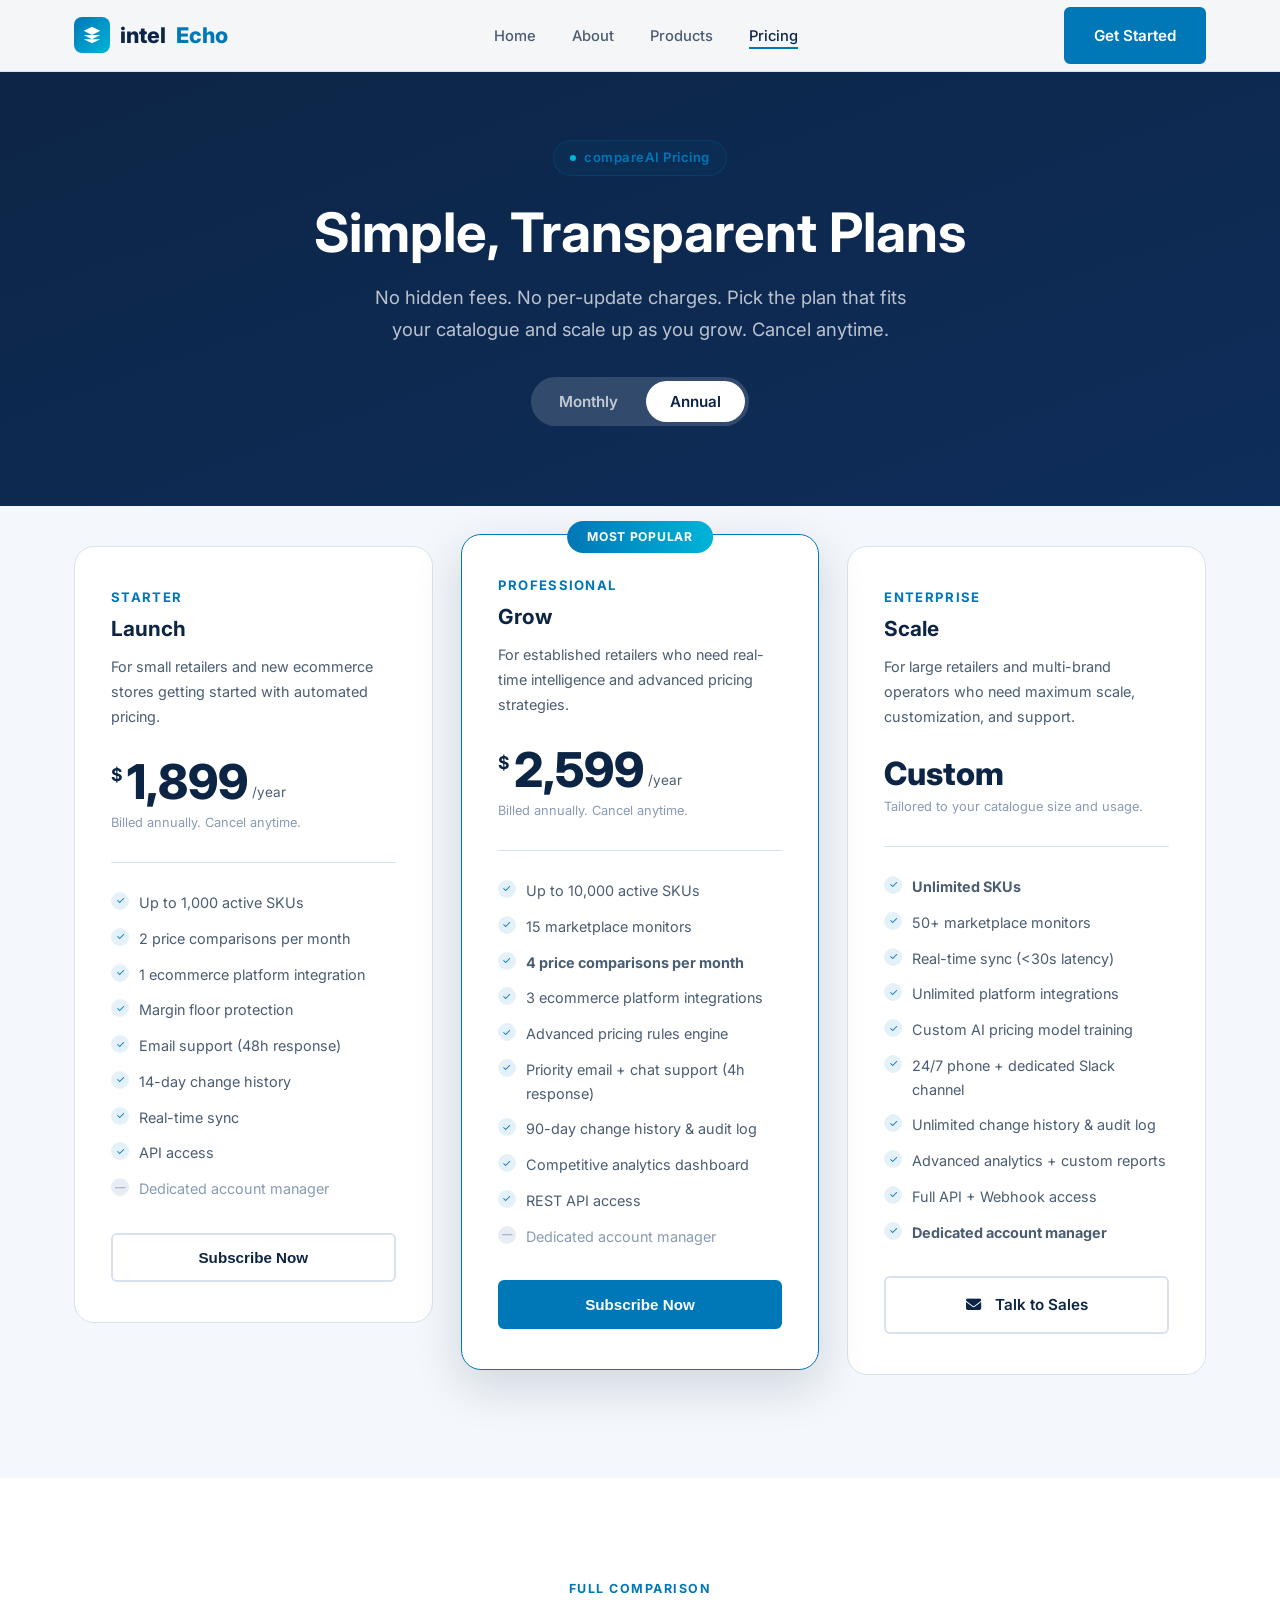
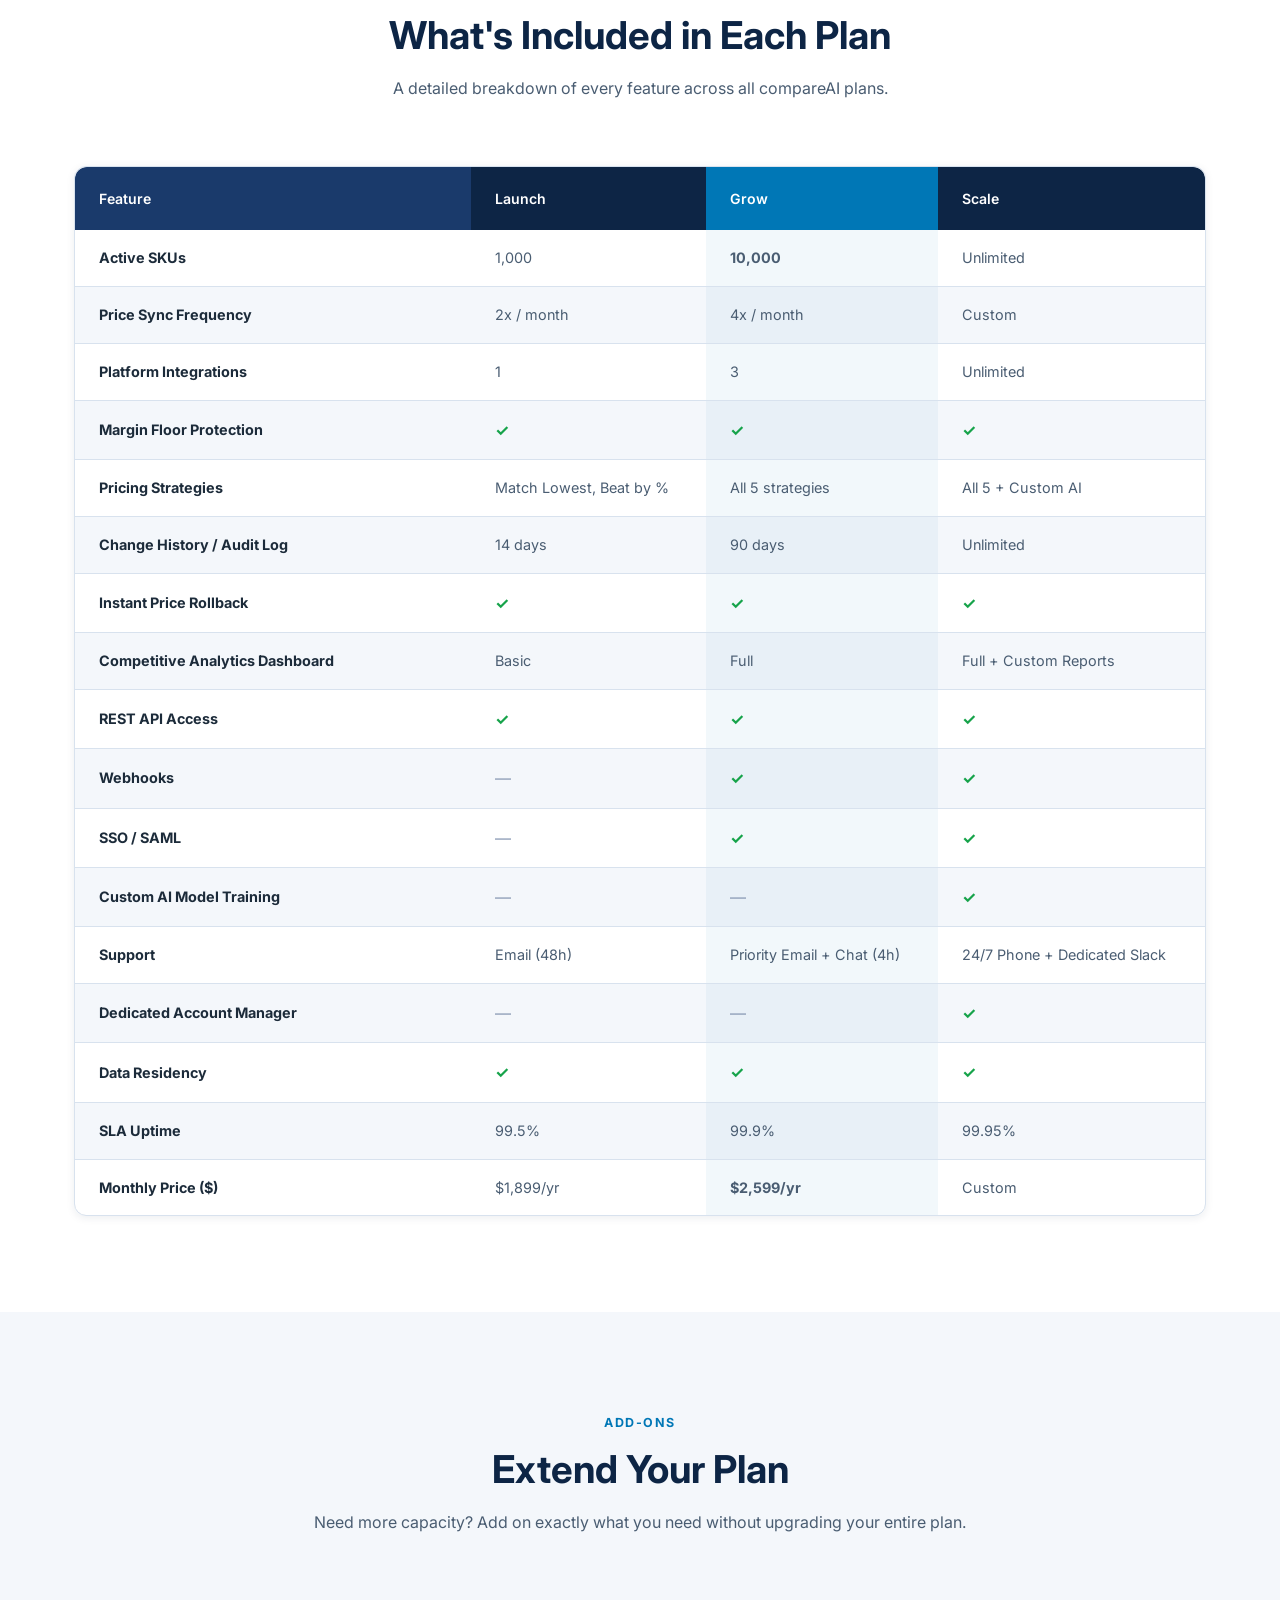
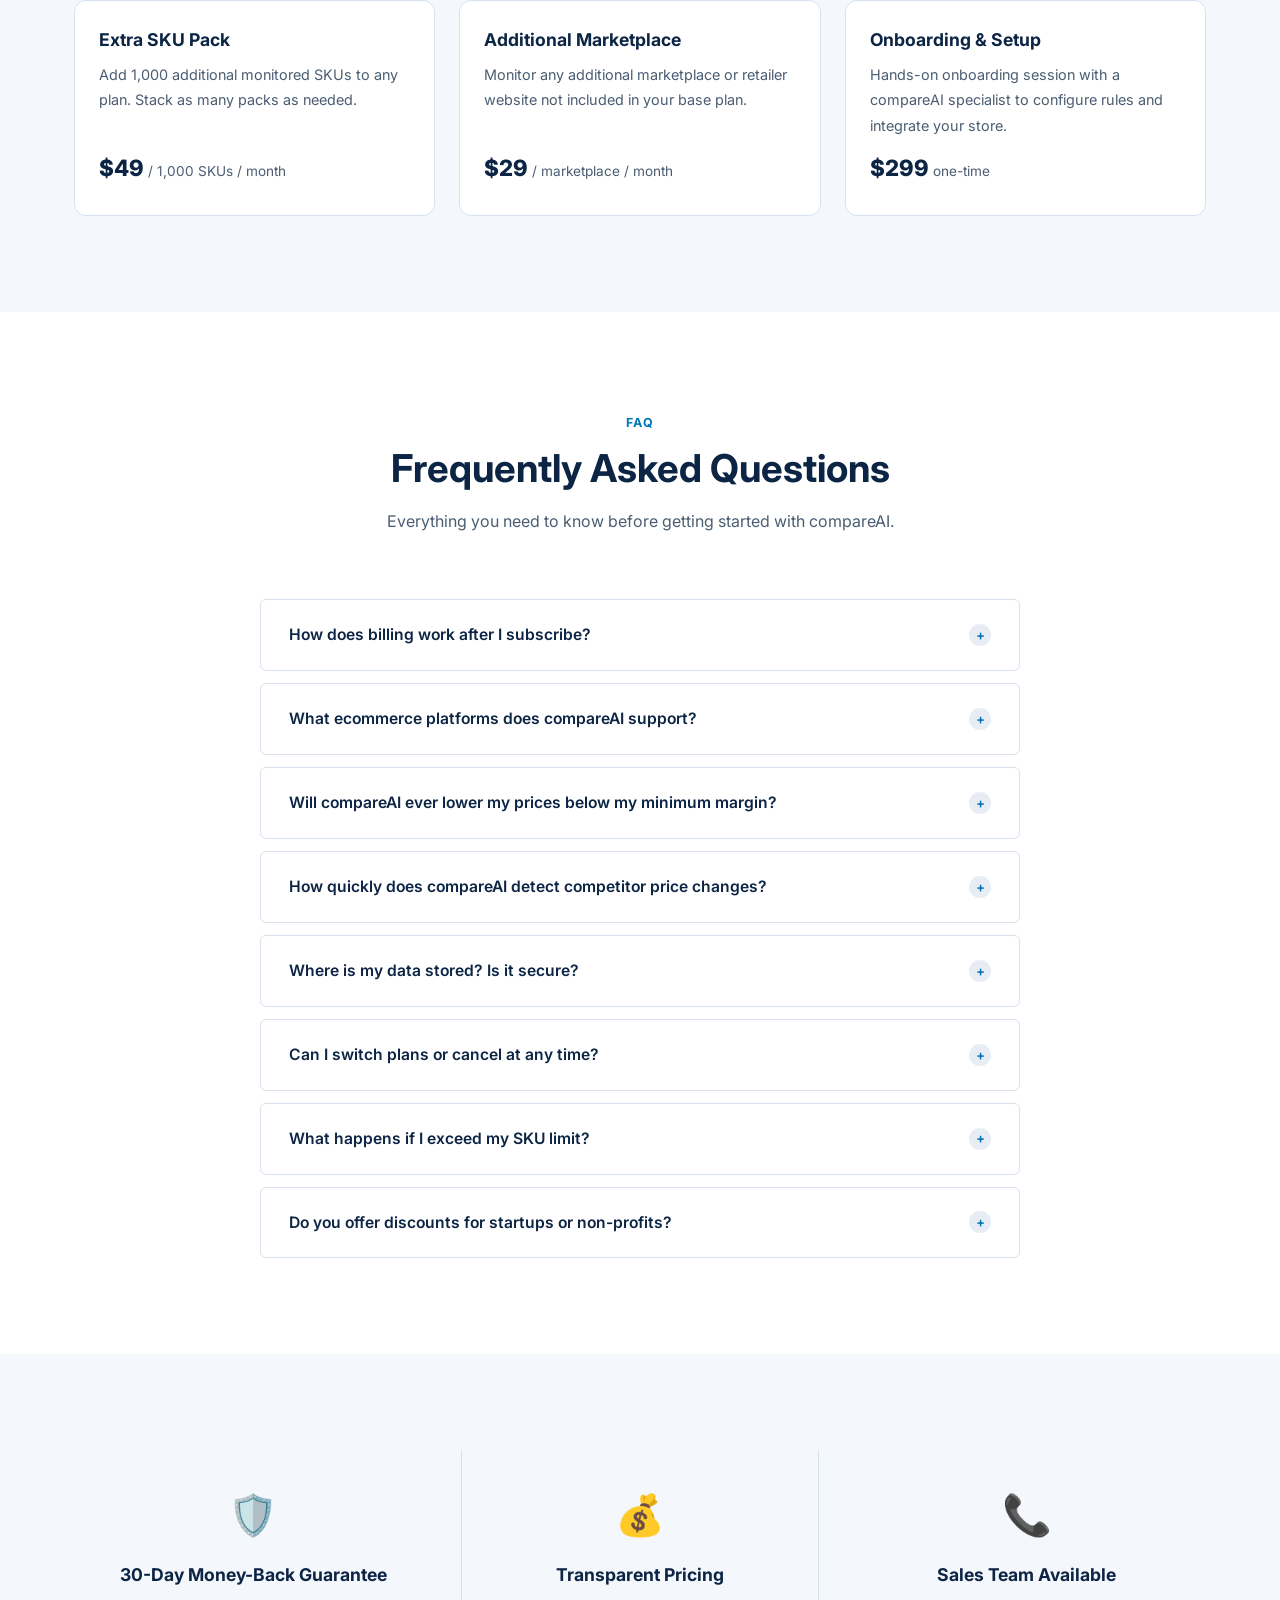
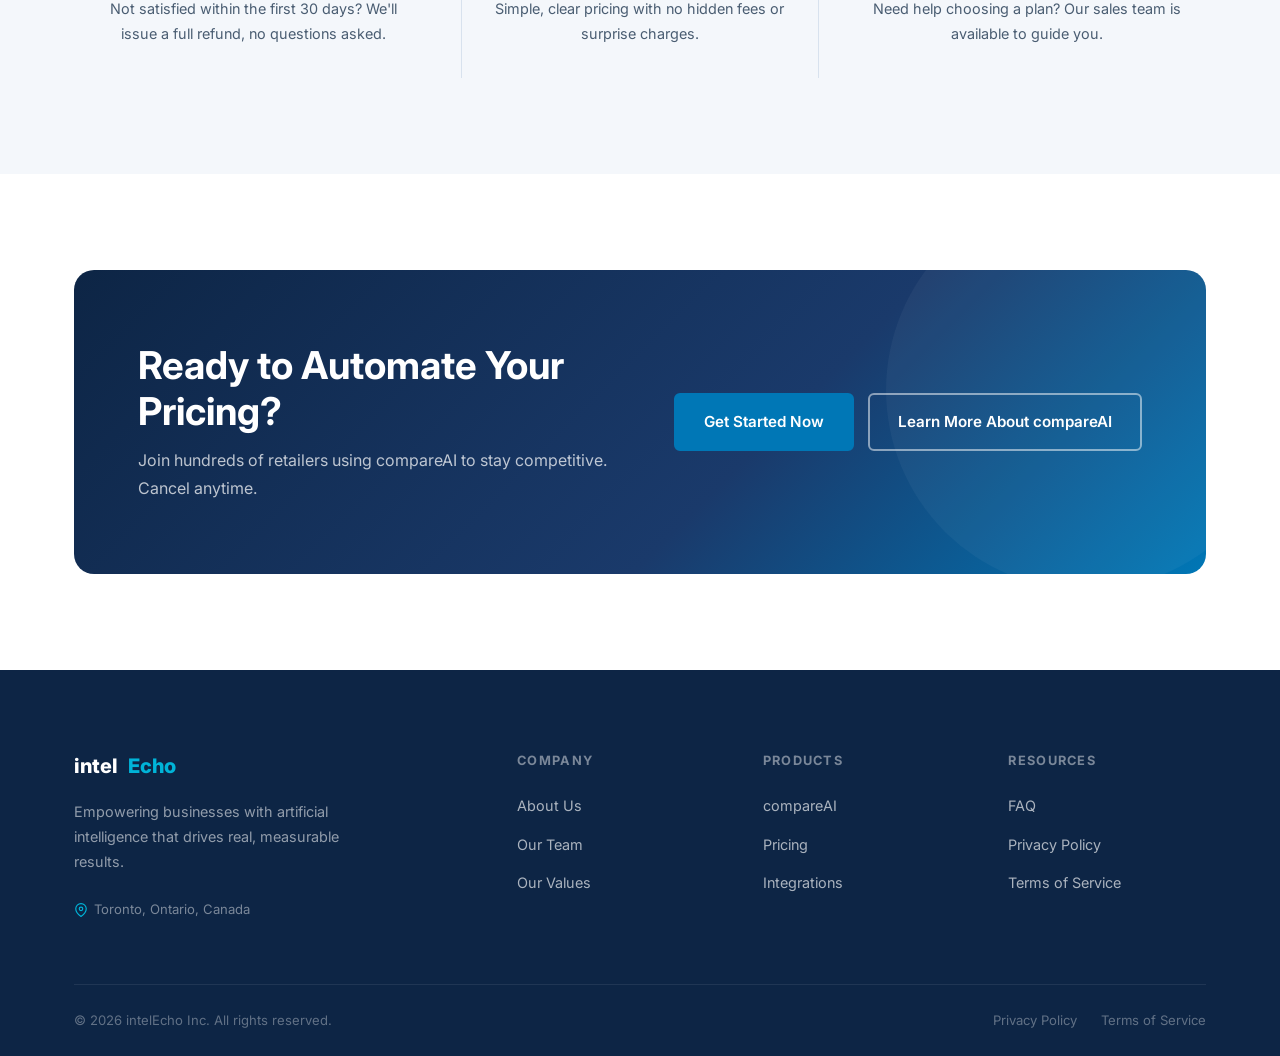
==== pricing.html @ e6f1be8e "first commit" ====
<!DOCTYPE html>
<html lang="en">
<head>
  <meta charset="UTF-8" />
  <meta name="viewport" content="width=device-width, initial-scale=1.0" />
  <title>Pricing — compareAI by intelEcho</title>
  <meta name="description" content="Simple, transparent pricing for compareAI. Choose a plan that fits your catalogue size and automation needs. Monthly and annual billing available." />
  <link rel="preconnect" href="https://fonts.googleapis.com" />
  <link rel="preconnect" href="https://fonts.gstatic.com" crossorigin />
  <link href="https://fonts.googleapis.com/css2?family=Inter:wght@400;500;600;700;800&display=swap" rel="stylesheet" />
  <link rel="stylesheet" href="https://cdn.jsdelivr.net/npm/@fortawesome/fontawesome-free@6.5.2/css/all.min.css" />
  <link rel="stylesheet" href="css/style.css" />
  <!-- Razorpay Checkout SDK -->
  <script src="https://checkout.razorpay.com/v1/checkout.js"></script>
</head>
<body>

  <!-- ======================== NAVIGATION ======================== -->
  <nav class="nav" id="navbar">
    <div class="nav__inner">
      <a href="index.html" class="nav__logo">
        <div class="nav__logo-icon">
          <svg viewBox="0 0 24 24" xmlns="http://www.w3.org/2000/svg">
            <path d="M12 2L2 7l10 5 10-5-10-5zM2 17l10 5 10-5M2 12l10 5 10-5"/>
          </svg>
        </div>
        intel<span class="accent">Echo</span>
      </a>

      <ul class="nav__links">
        <li><a href="index.html">Home</a></li>
        <li><a href="about.html">About</a></li>
        <li><a href="products.html">Products</a></li>
        <li><a href="pricing.html" class="active">Pricing</a></li>
      </ul>

      <div class="nav__cta">
        <a href="https://mail.google.com/mail/?view=cm&fs=1&to=contact@intelechoai.com&su=Getting+Started+with+intelEcho" target="_blank" rel="noopener" class="btn btn-primary">Get Started</a>
      </div>

      <div class="nav__hamburger" id="hamburger" aria-label="Open menu">
        <span></span><span></span><span></span>
      </div>
    </div>
  </nav>

  <div class="nav__mobile" id="mobileMenu">
    <a href="index.html">Home</a>
    <a href="about.html">About</a>
    <a href="products.html">Products</a>
    <a href="pricing.html">Pricing</a>
    <a href="https://mail.google.com/mail/?view=cm&fs=1&to=contact@intelechoai.com&su=Getting+Started+with+intelEcho" target="_blank" rel="noopener" class="btn btn-primary">Get Started</a>
  </div>

  <!-- ======================== PRICING HERO ======================== -->
  <section class="pricing-hero">
    <div class="container">
      <div class="hero__eyebrow" style="margin:0 auto 24px; display:inline-flex;">compareAI Pricing</div>
      <h1 style="color:var(--white); margin-bottom:16px;">Simple, Transparent Plans</h1>
      <p class="lead" style="color:rgba(255,255,255,0.72); margin:0 auto;">No hidden fees. No per-update charges. Pick the plan that fits your catalogue and scale up as you grow. Cancel anytime.</p>

      <div class="pricing-toggle" id="billingToggle">
        <span class="pricing-toggle__label" data-billing="monthly" id="toggleMonthly">Monthly</span>
        <span class="pricing-toggle__label active" data-billing="annual" id="toggleAnnual">Annual</span>
      </div>
    </div>
  </section>

  <!-- ======================== PRICING CARDS ======================== -->
<!-- ======================== PRICING CARDS ======================== -->
  <section class="section section--gray" style="padding-top: 80px;">
    <div class="container">
      <div class="pricing__grid">

        <!-- STARTER -->
        <div class="pricing-card">
          <div class="pricing-card__plan">Starter</div>
          <h3>Launch</h3>
          <p class="pricing-card__desc">For small retailers and new ecommerce stores getting started with automated pricing.</p>

          <div class="pricing-card__price">
            <div class="pricing-card__amount" id="starterPrice">
              <span class="pricing-card__currency">$</span>
              <span class="pricing-card__number">1,899</span>
              <span class="pricing-card__period">/year</span>
            </div>
            <p class="pricing-card__billing-note" id="starterNote">Billed annually. Cancel anytime.</p>
          </div>

          <ul class="pricing-card__features">
            <li class="pricing-card__feature"><span class="check">✓</span>Up to 1,000 active SKUs</li>
            <li class="pricing-card__feature"><span class="check">✓</span>2 price comparisons per month</li>
            <li class="pricing-card__feature"><span class="check">✓</span>1 ecommerce platform integration</li>
            <li class="pricing-card__feature"><span class="check">✓</span>Margin floor protection</li>
            <li class="pricing-card__feature"><span class="check">✓</span>Email support (48h response)</li>
            <li class="pricing-card__feature"><span class="check">✓</span>14-day change history</li>
            <li class="pricing-card__feature"><span class="check">✓</span>Real-time sync</li>
            <li class="pricing-card__feature"><span class="check">✓</span>API access</li>
            <li class="pricing-card__feature">
              <span class="check check--na">—</span>
              <span style="color:var(--mid-gray);">Dedicated account manager</span>
            </li>
          </ul>

          <button class="btn btn-outline-dark rzp-trigger"
            data-plan="Launch"
            data-price-monthly="22000"
            data-price-annual="189900"
            data-desc="compareAI Launch Plan — 1,000 SKUs, 2x Monthly Comparison">
            Subscribe Now
          </button>
        </div>

        <!-- PROFESSIONAL (FEATURED) -->
        <div class="pricing-card pricing-card--featured">
          <div class="pricing-card__popular">Most Popular</div>
          <div class="pricing-card__plan">Professional</div>
          <h3>Grow</h3>
          <p class="pricing-card__desc">For established retailers who need real-time intelligence and advanced pricing strategies.</p>

          <div class="pricing-card__price">
            <div class="pricing-card__amount" id="proPrice">
              <span class="pricing-card__currency">$</span>
              <span class="pricing-card__number">2,599</span>
              <span class="pricing-card__period">/year</span>
            </div>
            <p class="pricing-card__billing-note" id="proNote">Billed annually. Cancel anytime.</p>
          </div>

          <ul class="pricing-card__features">
            <li class="pricing-card__feature"><span class="check">✓</span>Up to 10,000 active SKUs</li>
            <li class="pricing-card__feature"><span class="check">✓</span>15 marketplace monitors</li>
            <li class="pricing-card__feature"><span class="check">✓</span><strong>4 price comparisons per month</strong></li>
            <li class="pricing-card__feature"><span class="check">✓</span>3 ecommerce platform integrations</li>
            <li class="pricing-card__feature"><span class="check">✓</span>Advanced pricing rules engine</li>
            <li class="pricing-card__feature"><span class="check">✓</span>Priority email + chat support (4h response)</li>
            <li class="pricing-card__feature"><span class="check">✓</span>90-day change history & audit log</li>
            <li class="pricing-card__feature"><span class="check">✓</span>Competitive analytics dashboard</li>
            <li class="pricing-card__feature"><span class="check">✓</span>REST API access</li>
            <li class="pricing-card__feature">
              <span class="check check--na">—</span>
              <span style="color:var(--mid-gray);">Dedicated account manager</span>
            </li>
          </ul>

          <button class="btn btn-primary rzp-trigger"
            data-plan="Grow"
            data-price-monthly="31000"
            data-price-annual="259900"
            data-desc="compareAI Grow Plan — 10,000 SKUs, 4x Monthly Comparison">
            Subscribe Now
          </button>
        </div>

        <!-- ENTERPRISE -->
        <div class="pricing-card">
          <div class="pricing-card__plan">Enterprise</div>
          <h3>Scale</h3>
          <p class="pricing-card__desc">For large retailers and multi-brand operators who need maximum scale, customization, and support.</p>

          <div class="pricing-card__price">
            <div class="pricing-card__amount pricing-card__enterprise">
              <span class="pricing-card__number" style="font-size:2rem;">Custom</span>
            </div>
            <p class="pricing-card__billing-note">Tailored to your catalogue size and usage.</p>
          </div>

          <ul class="pricing-card__features">
            <li class="pricing-card__feature"><span class="check">✓</span><strong>Unlimited SKUs</strong></li>
            <li class="pricing-card__feature"><span class="check">✓</span>50+ marketplace monitors</li>
            <li class="pricing-card__feature"><span class="check">✓</span>Real-time sync (&lt;30s latency)</li>
            <li class="pricing-card__feature"><span class="check">✓</span>Unlimited platform integrations</li>
            <li class="pricing-card__feature"><span class="check">✓</span>Custom AI pricing model training</li>
            <li class="pricing-card__feature"><span class="check">✓</span>24/7 phone + dedicated Slack channel</li>
            <li class="pricing-card__feature"><span class="check">✓</span>Unlimited change history & audit log</li>
            <li class="pricing-card__feature"><span class="check">✓</span>Advanced analytics + custom reports</li>
            <li class="pricing-card__feature"><span class="check">✓</span>Full API + Webhook access</li>
            <li class="pricing-card__feature"><span class="check">✓</span><strong>Dedicated account manager</strong></li>
          </ul>

          <a href="https://mail.google.com/mail/?view=cm&fs=1&to=contact@intelechoai.com&su=Enterprise+Enquiry"
            target="_blank" rel="noopener" class="btn btn-outline-dark">
            <i class="fa-solid fa-envelope" style="margin-right:6px;"></i>Talk to Sales
          </a>
        </div>

      </div>
    </div>
  </section>


  <!-- ======================== COMPARISON TABLE ======================== -->
  <section class="section">
    <div class="container">
      <div class="section__header">
        <span class="eyebrow">Full Comparison</span>
        <h2>What's Included in Each Plan</h2>
        <p>A detailed breakdown of every feature across all compareAI plans.</p>
      </div>

      <div style="overflow-x: auto; border-radius: var(--radius-md); box-shadow: var(--shadow-sm); border: 1px solid var(--border);">
        <table class="comparison-table">
          <thead>
            <tr>
              <th>Feature</th>
              <th>Launch</th>
              <th class="featured-col">Grow</th>
              <th>Scale</th>
            </tr>
          </thead>
          <tbody>
            <tr>
              <td><strong>Active SKUs</strong></td>
              <td>1,000</td>
              <td class="featured-col"><strong>10,000</strong></td>
              <td>Unlimited</td>
            </tr>
            <tr>
              <td><strong>Price Sync Frequency</strong></td>
              <td>2x / month</td>
              <td class="featured-col">4x / month</td>
              <td>Custom</td>
            </tr>
            <tr>
              <td><strong>Platform Integrations</strong></td>
              <td>1</td>
              <td class="featured-col">3</td>
              <td>Unlimited</td>
            </tr>
            <tr>
              <td><strong>Margin Floor Protection</strong></td>
              <td><span class="tick">✓</span></td>
              <td class="featured-col"><span class="tick">✓</span></td>
              <td><span class="tick">✓</span></td>
            </tr>
            <tr>
              <td><strong>Pricing Strategies</strong></td>
              <td>Match Lowest, Beat by %</td>
              <td class="featured-col">All 5 strategies</td>
              <td>All 5 + Custom AI</td>
            </tr>
            <tr>
              <td><strong>Change History / Audit Log</strong></td>
              <td>14 days</td>
              <td class="featured-col">90 days</td>
              <td>Unlimited</td>
            </tr>
            <tr>
              <td><strong>Instant Price Rollback</strong></td>
              <td><span class="tick">✓</span></td>
              <td class="featured-col"><span class="tick">✓</span></td>
              <td><span class="tick">✓</span></td>
            </tr>
            <tr>
              <td><strong>Competitive Analytics Dashboard</strong></td>
              <td>Basic</td>
              <td class="featured-col">Full</td>
              <td>Full + Custom Reports</td>
            </tr>
            <tr>
              <td><strong>REST API Access</strong></td>
              <td><span class="tick">✓</span></td>
              <td class="featured-col"><span class="tick">✓</span></td>
              <td><span class="tick">✓</span></td>
            </tr>
            <tr>
              <td><strong>Webhooks</strong></td>
              <td><span class="cross">—</span></td>
              <td class="featured-col"><span class="tick">✓</span></td>
              <td><span class="tick">✓</span></td>
            </tr>
            <tr>
              <td><strong>SSO / SAML</strong></td>
              <td><span class="cross">—</span></td>
              <td class="featured-col"><span class="tick">✓</span></td>
              <td><span class="tick">✓</span></td>
            </tr>
            <tr>
              <td><strong>Custom AI Model Training</strong></td>
              <td><span class="cross">—</span></td>
              <td class="featured-col"><span class="cross">—</span></td>
              <td><span class="tick">✓</span></td>
            </tr>
            <tr>
              <td><strong>Support</strong></td>
              <td>Email (48h)</td>
              <td class="featured-col">Priority Email + Chat (4h)</td>
              <td>24/7 Phone + Dedicated Slack</td>
            </tr>
            <tr>
              <td><strong>Dedicated Account Manager</strong></td>
              <td><span class="cross">—</span></td>
              <td class="featured-col"><span class="cross">—</span></td>
              <td><span class="tick">✓</span></td>
            </tr>
            <tr>
              <td><strong>Data Residency</strong></td>
              <td><span class="tick">✓</span></td>
              <td class="featured-col"><span class="tick">✓</span></td>
              <td><span class="tick">✓</span></td>
            </tr>
            <tr>
              <td><strong>SLA Uptime</strong></td>
              <td>99.5%</td>
              <td class="featured-col">99.9%</td>
              <td>99.95%</td>
            </tr>
            <tr>
              <td><strong>Monthly Price ($)</strong></td>
              <td>$1,899/yr</td>
              <td class="featured-col"><strong>$2,599/yr</strong></td>
              <td>Custom</td>
            </tr>
          </tbody>
        </table>
      </div>
    </div>
  </section>

  <!-- ======================== ADD-ONS ======================== -->
  <section class="section section--gray">
    <div class="container">
      <div class="section__header">
        <span class="eyebrow">Add-Ons</span>
        <h2>Extend Your Plan</h2>
        <p>Need more capacity? Add on exactly what you need without upgrading your entire plan.</p>
      </div>
      <div style="display:grid; grid-template-columns:repeat(3,1fr); gap:24px;">

        <div style="background:var(--white); border:1px solid var(--border); border-radius:var(--radius-md); padding:28px 24px; display:flex; flex-direction:column; gap:12px;">
          <h4>Extra SKU Pack</h4>
          <p style="font-size:0.9rem; flex:1;">Add 1,000 additional monitored SKUs to any plan. Stack as many packs as needed.</p>
          <div style="display:flex; align-items:baseline; gap:4px;">
            <span style="font-size:1.4rem; font-weight:800; color:var(--navy);">$49</span>
            <span style="font-size:0.85rem; color:var(--text-light);">/ 1,000 SKUs / month</span>
          </div>
        </div>

        <div style="background:var(--white); border:1px solid var(--border); border-radius:var(--radius-md); padding:28px 24px; display:flex; flex-direction:column; gap:12px;">
          <h4>Additional Marketplace</h4>
          <p style="font-size:0.9rem; flex:1;">Monitor any additional marketplace or retailer website not included in your base plan.</p>
          <div style="display:flex; align-items:baseline; gap:4px;">
            <span style="font-size:1.4rem; font-weight:800; color:var(--navy);">$29</span>
            <span style="font-size:0.85rem; color:var(--text-light);">/ marketplace / month</span>
          </div>
        </div>

        <div style="background:var(--white); border:1px solid var(--border); border-radius:var(--radius-md); padding:28px 24px; display:flex; flex-direction:column; gap:12px;">
          <h4>Onboarding & Setup</h4>
          <p style="font-size:0.9rem; flex:1;">Hands-on onboarding session with a compareAI specialist to configure rules and integrate your store.</p>
          <div style="display:flex; align-items:baseline; gap:4px;">
            <span style="font-size:1.4rem; font-weight:800; color:var(--navy);">$299</span>
            <span style="font-size:0.85rem; color:var(--text-light);">one-time</span>
          </div>
        </div>

      </div>
    </div>
  </section>

  <!-- ======================== FAQ ======================== -->
  <section class="section" id="faq">
    <div class="container">
      <div class="section__header">
        <span class="eyebrow">FAQ</span>
        <h2>Frequently Asked Questions</h2>
        <p>Everything you need to know before getting started with compareAI.</p>
      </div>

      <div class="faq__list">

        <div class="faq__item">
          <div class="faq__question">
            How does billing work after I subscribe?
            <span class="faq__icon">+</span>
          </div>
          <div class="faq__answer">
            <div class="faq__answer-inner">
              Once you subscribe, your plan is activated immediately and your card is charged at the start of each billing cycle (monthly or annual). You can upgrade, downgrade, or cancel at any time from your account dashboard. Cancellations take effect at the end of the current billing period — you will not be charged again after cancelling.
            </div>
          </div>
        </div>

        <div class="faq__item">
          <div class="faq__question">
            What ecommerce platforms does compareAI support?
            <span class="faq__icon">+</span>
          </div>
          <div class="faq__answer">
            <div class="faq__answer-inner">
              compareAI natively integrates with Shopify, WooCommerce, Magento, and BigCommerce through one-click plugins. For platforms not listed, we provide a full REST API and webhook system that allows integration with any ecommerce stack. Our technical team can also assist with custom integrations on Enterprise plans.
            </div>
          </div>
        </div>

        <div class="faq__item">
          <div class="faq__question">
            Will compareAI ever lower my prices below my minimum margin?
            <span class="faq__icon">+</span>
          </div>
          <div class="faq__answer">
            <div class="faq__answer-inner">
              Never. Margin floor protection is a foundational feature of every plan. You set minimum price thresholds — either as an absolute dollar amount or as a percentage markup over your cost — and compareAI will never breach those boundaries, regardless of what competitors do. Your margins are always protected.
            </div>
          </div>
        </div>

        <div class="faq__item">
          <div class="faq__question">
            How quickly does compareAI detect competitor price changes?
            <span class="faq__icon">+</span>
          </div>
          <div class="faq__answer">
            <div class="faq__answer-inner">
              On the Launch plan, we run 2 price comparison scans per month across your monitored platforms. On the Grow (Professional) plan, we run 4 comparison scans per month for more frequent competitive insights. Enterprise clients receive a custom scan schedule tailored to their needs.
            </div>
          </div>
        </div>

        <div class="faq__item">
          <div class="faq__question">
            Where is my data stored? Is it secure?
            <span class="faq__icon">+</span>
          </div>
          <div class="faq__answer">
            <div class="faq__answer-inner">
              Yes. All data processed and stored by compareAI resides in secure, enterprise-grade data centres. intelEcho is fully compliant with applicable privacy legislation and industry-standard security practices. We never share your data with third parties without your explicit written consent.
            </div>
          </div>
        </div>

        <div class="faq__item">
          <div class="faq__question">
            Can I switch plans or cancel at any time?
            <span class="faq__icon">+</span>
          </div>
          <div class="faq__answer">
            <div class="faq__answer-inner">
              Yes. All plans can be upgraded, downgraded, or cancelled at any time with no penalties or lock-in periods. Plans are billed annually upfront. If you cancel, you retain access until the end of your current billing period.
            </div>
          </div>
        </div>

        <div class="faq__item">
          <div class="faq__question">
            What happens if I exceed my SKU limit?
            <span class="faq__icon">+</span>
          </div>
          <div class="faq__answer">
            <div class="faq__answer-inner">
              If your catalogue grows beyond your plan's SKU limit, compareAI will notify you and pause monitoring on the oldest SKUs until you either upgrade your plan or purchase an Extra SKU Pack add-on ($49 CA per 1,000 SKUs/month). We never silently drop active monitoring without alerting you first.
            </div>
          </div>
        </div>

        <div class="faq__item">
          <div class="faq__question">
            Do you offer discounts for startups or non-profits?
            <span class="faq__icon">+</span>
          </div>
          <div class="faq__answer">
            <div class="faq__answer-inner">
              Yes. We offer a 30% startup discount for companies less than 2 years old with less than $2M in annual revenue, and a 40% non-profit discount for registered charities. Please reach out to our sales team with proof of eligibility to apply the discount to your account.
            </div>
          </div>
        </div>

      </div>
    </div>
  </section>

  <!-- ======================== GUARANTEE ======================== -->
  <section class="section section--gray">
    <div class="container">
      <div style="display:grid; grid-template-columns:1fr 1fr 1fr; gap:28px; text-align:center;">
        <div style="padding:32px 24px;">
          <div style="font-size:2.5rem; margin-bottom:16px;">🛡️</div>
          <h4 style="margin-bottom:10px;">30-Day Money-Back Guarantee</h4>
          <p style="font-size:0.9rem;">Not satisfied within the first 30 days? We'll issue a full refund, no questions asked.</p>
        </div>
        <div style="padding:32px 24px; border-left:1px solid var(--border); border-right:1px solid var(--border);">
          <div style="font-size:2.5rem; margin-bottom:16px;">💰</div>
          <h4 style="margin-bottom:10px;">Transparent Pricing</h4>
          <p style="font-size:0.9rem;">Simple, clear pricing with no hidden fees or surprise charges.</p>
        </div>
        <div style="padding:32px 24px;">
          <div style="font-size:2.5rem; margin-bottom:16px;">📞</div>
          <h4 style="margin-bottom:10px;">Sales Team Available</h4>
          <p style="font-size:0.9rem;">Need help choosing a plan? Our sales team is available to guide you.</p>
        </div>
      </div>
    </div>
  </section>

  <!-- ======================== FINAL CTA ======================== -->
  <section class="section">
    <div class="container">
      <div class="cta-banner">
        <div class="cta-banner__content">
          <h2>Ready to Automate Your Pricing?</h2>
          <p>Join hundreds of retailers using compareAI to stay competitive. Cancel anytime.</p>
        </div>
        <div class="cta-banner__actions">
          <a href="https://mail.google.com/mail/?view=cm&fs=1&to=contact@intelechoai.com&su=Getting+Started+with+intelEcho" target="_blank" rel="noopener" class="btn btn-primary">Get Started Now</a>
          <a href="products.html" class="btn btn-outline">Learn More About compareAI</a>
        </div>
      </div>
    </div>
  </section>

  <!-- ======================== FOOTER ======================== -->
  <footer class="footer">
    <div class="container">
      <div class="footer__grid">
        <div class="footer__brand">
          <div class="footer__logo">intel<span class="accent">Echo</span></div>
          <p class="footer__desc">Empowering businesses with artificial intelligence that drives real, measurable results.</p>
          <div class="footer__location">
            <svg viewBox="0 0 24 24"><path d="M21 10c0 7-9 13-9 13s-9-6-9-13a9 9 0 0 1 18 0z"/><circle cx="12" cy="10" r="3"/></svg>
            Toronto, Ontario, Canada
          </div>
        </div>
        <div>
          <p class="footer__col-title">Company</p>
          <ul class="footer__links">
            <li><a href="about.html">About Us</a></li>
            <li><a href="about.html#team">Our Team</a></li>
            <li><a href="about.html#values">Our Values</a></li>
          </ul>
        </div>
        <div>
          <p class="footer__col-title">Products</p>
          <ul class="footer__links">
            <li><a href="products.html">compareAI</a></li>
            <li><a href="pricing.html">Pricing</a></li>
            <li><a href="products.html#integrations">Integrations</a></li>
          </ul>
        </div>
        <div>
          <p class="footer__col-title">Resources</p>
          <ul class="footer__links">
            <li><a href="pricing.html#faq">FAQ</a></li>
            <li><a href="#">Privacy Policy</a></li>
            <li><a href="#">Terms of Service</a></li>
          </ul>
        </div>
      </div>
      <div class="footer__bottom">
          <p class="footer__copy">&copy; 2026 intelEcho Inc. All rights reserved.</p>
        <div class="footer__bottom-links">
          <a href="#">Privacy Policy</a>
          <a href="#">Terms of Service</a>
        </div>
      </div>
    </div>
  </footer>

  <script src="js/main.js"></script>

  <!-- ======================== BILLING TOGGLE SCRIPT ======================== -->
   
  <script>
    (function () {
      var toggleMonthly = document.getElementById('toggleMonthly');
      var toggleAnnual  = document.getElementById('toggleAnnual');

      var starterNum    = document.querySelector('#starterPrice .pricing-card__number');
      var starterPeriod = document.querySelector('#starterPrice .pricing-card__period');
      var starterNote   = document.getElementById('starterNote');

      var proNum        = document.querySelector('#proPrice .pricing-card__number');
      var proPeriod     = document.querySelector('#proPrice .pricing-card__period');
      var proNote       = document.getElementById('proNote');

      function setMonthly() {
        toggleMonthly.classList.add('active');
        toggleAnnual.classList.remove('active');

        starterNum.textContent    = '220';
        starterPeriod.textContent = '/month';
        starterNote.textContent   = 'Billed monthly. Cancel anytime.';

        proNum.textContent        = '310';
        proPeriod.textContent     = '/month';
        proNote.textContent       = 'Billed monthly. Cancel anytime.';
      }

      function setAnnual() {
        toggleAnnual.classList.add('active');
        toggleMonthly.classList.remove('active');

        starterNum.textContent    = '1,899';
        starterPeriod.textContent = '/year';
        starterNote.textContent   = 'Billed annually. Cancel anytime.';

        proNum.textContent        = '2,599';
        proPeriod.textContent     = '/year';
        proNote.textContent       = 'Billed annually. Cancel anytime.';
      }

      toggleMonthly.addEventListener('click', setMonthly);
      toggleAnnual.addEventListener('click',  setAnnual);
    }());
  </script>

  <!-- ========================================================
       RAZORPAY INTEGRATION TEMPLATE
       ========================================================
       SETUP CHECKLIST:
       1. Replace RAZORPAY_KEY_ID with your live/test key from
          https://dashboard.razorpay.com/app/keys
       2. Replace RAZORPAY_BUSINESS_NAME with your company name
       3. Replace RAZORPAY_LOGO_URL with a hosted logo URL (optional)
       4. For production: generate order_id server-side via
          POST https://api.razorpay.com/v1/orders  and pass it below.
          (Without order_id the form still works in test mode.)
       5. Replace PAYMENT_SUCCESS_URL / PAYMENT_FAILURE_URL with
          actual redirect pages on your server.
       ======================================================== -->
  <script>
    (function () {
      // ── ① FILL THESE PARAMETERS ──────────────────────────────────
      var RZP_CONFIG = {
        key:          'RAZORPAY_KEY_ID',        // e.g. 'rzp_live_XXXXXXXXXX'
        businessName: 'intelEcho Inc.',
        logoUrl:      'RAZORPAY_LOGO_URL',      // hosted image URL or '' to omit
        currency:     'INR',                    // change to 'CAD' if enabled on your account
        successUrl:   'PAYMENT_SUCCESS_URL',    // e.g. '/thank-you.html'
        failureUrl:   'PAYMENT_FAILURE_URL',    // e.g. '/payment-failed.html'
        theme:        '#0077B6'                 // matches intelEcho brand colour
      };
      // ─────────────────────────────────────────────────────────────

      // Payment modal elements
      var modal     = document.getElementById('payModal');
      var overlay   = document.getElementById('payOverlay');
      var form      = document.getElementById('payForm');
      var planLabel = document.getElementById('payPlanLabel');
      var priceLabel= document.getElementById('payPriceLabel');
      var closeBtn  = document.getElementById('payClose');

      var _currentPlan  = {};
      var _billingCycle = 'monthly';

      // Track active billing cycle from toggle
      document.querySelectorAll('.pricing-toggle__label').forEach(function (lbl) {
        lbl.addEventListener('click', function () {
          _billingCycle = lbl.getAttribute('data-billing') || 'monthly';
        });
      });

      // Open modal on any .rzp-trigger click
      document.querySelectorAll('.rzp-trigger').forEach(function (btn) {
        btn.addEventListener('click', function () {
          _currentPlan = {
            plan:  btn.getAttribute('data-plan'),
            desc:  btn.getAttribute('data-desc'),
            amount: _billingCycle === 'annual'
                      ? parseInt(btn.getAttribute('data-price-annual'),  10)
                      : parseInt(btn.getAttribute('data-price-monthly'), 10)
          };
          // Format display price (amount stored in subunits, e.g. paise or cents)
          var display = ((_currentPlan.amount / 100).toLocaleString('en-US', {
            style: 'currency', currency: RZP_CONFIG.currency
          }));
          planLabel.textContent  = _currentPlan.plan + ' Plan';
          priceLabel.textContent = display + ' / month (' + _billingCycle + ' billing)';

          modal.classList.add('open');
          overlay.classList.add('open');
          document.body.style.overflow = 'hidden';
        });
      });

      // Close modal
      function closeModal() {
        modal.classList.remove('open');
        overlay.classList.remove('open');
        document.body.style.overflow = '';
        form.reset();
      }
      if (closeBtn)   closeBtn.addEventListener('click', closeModal);
      if (overlay)    overlay.addEventListener('click', closeModal);

      // Form submit → open Razorpay checkout
      if (form) {
        form.addEventListener('submit', function (e) {
          e.preventDefault();

          var name    = document.getElementById('payName').value.trim();
          var email   = document.getElementById('payEmail').value.trim();
          var phone   = document.getElementById('payPhone').value.trim();

          var options = {
            key:         RZP_CONFIG.key,
            amount:      _currentPlan.amount,   // in smallest currency unit
            currency:    RZP_CONFIG.currency,
            name:        RZP_CONFIG.businessName,
            description: _currentPlan.desc,
            image:       RZP_CONFIG.logoUrl || undefined,

            // ── ② SERVER-SIDE ORDER ID (recommended for production) ──
            // Generate via: POST https://api.razorpay.com/v1/orders
            // Then pass the returned id here:
            // order_id: 'ORDER_ID_FROM_YOUR_SERVER',

            handler: function (response) {
              // ── ③ VERIFY PAYMENT SIGNATURE ON YOUR SERVER ────────
              // response.razorpay_payment_id
              // response.razorpay_order_id
              // response.razorpay_signature
              // Send these to your backend endpoint for verification
              // before granting access.
              // ────────────────────────────────────────────────────

              // Temporary client-side success redirect:
              window.location.href = RZP_CONFIG.successUrl
                + '?payment_id=' + encodeURIComponent(response.razorpay_payment_id)
                + '&plan='       + encodeURIComponent(_currentPlan.plan);
            },

            prefill: {
              name:    name,
              email:   email,
              contact: phone
            },

            notes: {
              plan:    _currentPlan.plan,
              billing: _billingCycle
            },

            modal: {
              ondismiss: function () {
                // User closed Razorpay checkout without paying
                // Optionally redirect or log:
                // window.location.href = RZP_CONFIG.failureUrl;
              }
            },

            theme: { color: RZP_CONFIG.theme }
          };

          closeModal();

          var rzp = new Razorpay(options);
          rzp.on('payment.failed', function (resp) {
            // resp.error contains: code, description, source, step, reason,
            //                      metadata.order_id, metadata.payment_id
            alert('Payment failed: ' + resp.error.description);
            // window.location.href = RZP_CONFIG.failureUrl;
          });
          rzp.open();
        });
      }

    }());
  </script>

  <!-- ======================== PAYMENT MODAL ======================== -->
  <div class="pay-overlay" id="payOverlay"></div>
  <div class="pay-modal" id="payModal" role="dialog" aria-modal="true" aria-labelledby="payModalTitle">
    <button class="pay-modal__close" id="payClose" aria-label="Close">
      <i class="fa-solid fa-xmark"></i>
    </button>
    <div class="pay-modal__header">
      <div class="pay-modal__logo">move<span>AI</span></div>
      <h3 id="payModalTitle">Complete Your Subscription</h3>
      <p>Enter your details to proceed to secure checkout.</p>
    </div>

    <div class="pay-modal__plan-summary">
      <div class="pay-modal__plan-row">
        <span class="pay-modal__plan-name" id="payPlanLabel">Grow Plan</span>
        <span class="pay-modal__plan-price" id="payPriceLabel">$219 / month</span>
      </div>
      <div class="pay-modal__trial-note">
        <i class="fa-solid fa-shield-halved"></i>
        30-day money-back guarantee &mdash; cancel anytime
      </div>
    </div>

    <form class="pay-modal__form" id="payForm" novalidate>
      <div class="pay-modal__field">
        <label for="payName">Full Name <span aria-hidden="true">*</span></label>
        <div class="pay-modal__input-wrap">
          <i class="fa-solid fa-user"></i>
          <input type="text" id="payName" placeholder="Jane Smith" required autocomplete="name" />
        </div>
      </div>
      <div class="pay-modal__field">
        <label for="payEmail">Work Email <span aria-hidden="true">*</span></label>
        <div class="pay-modal__input-wrap">
          <i class="fa-solid fa-envelope"></i>
          <input type="email" id="payEmail" placeholder="jane@yourcompany.com" required autocomplete="email" />
        </div>
      </div>
      <div class="pay-modal__field">
        <label for="payPhone">Phone Number <span aria-hidden="true">*</span></label>
        <div class="pay-modal__input-wrap">
          <i class="fa-solid fa-phone"></i>
          <input type="tel" id="payPhone" placeholder="+1 416 000 0000" required autocomplete="tel" />
        </div>
      </div>
      <button type="submit" class="btn btn-primary pay-modal__submit">
        <i class="fa-solid fa-lock"></i>
        Proceed to Secure Checkout
      </button>
      <p class="pay-modal__secure-note">
        <i class="fa-brands fa-razorpay"></i>
        Secured by Razorpay &nbsp;&bull;&nbsp; 256-bit SSL encryption
      </p>
    </form>
  </div>

</body>
</html>
---- css/style.css ----
/* =========================================
   moveAI — Global Stylesheet
   Professional Canadian Tech Company
   ========================================= */

/* --- Root Variables --- */
:root {
  --navy:       #0D2545;
  --navy-mid:   #1A3A6B;
  --red:        #D62828;
  --sky:        #0077B6;
  --sky-light:  #00B4D8;
  --white:      #FFFFFF;
  --off-white:  #F4F7FB;
  --light-gray: #E8EDF5;
  --mid-gray:   #8A9AB5;
  --text:       #1C2B3A;
  --text-light: #4A5D72;
  --border:     #D8E2EE;
  --shadow-sm:  0 2px 8px rgba(13, 37, 69, 0.08);
  --shadow-md:  0 6px 24px rgba(13, 37, 69, 0.12);
  --shadow-lg:  0 16px 48px rgba(13, 37, 69, 0.16);
  --radius-sm:  6px;
  --radius-md:  12px;
  --radius-lg:  20px;
  --transition: 0.25s ease;
  --font-main:  'Inter', 'Segoe UI', system-ui, sans-serif;
  --font-display: 'Inter', 'Segoe UI', system-ui, sans-serif;
}

/* --- Reset & Base --- */
*, *::before, *::after { box-sizing: border-box; margin: 0; padding: 0; }

html { scroll-behavior: smooth; font-size: 16px; }

body {
  font-family: var(--font-main);
  color: var(--text);
  background: var(--white);
  line-height: 1.65;
  -webkit-font-smoothing: antialiased;
}

img { max-width: 100%; display: block; }
a  { text-decoration: none; color: inherit; }
ul { list-style: none; }

/* --- Typography --- */
h1, h2, h3, h4, h5 {
  font-family: var(--font-display);
  line-height: 1.2;
  font-weight: 700;
  color: var(--navy);
}
h1 { font-size: clamp(2.2rem, 5vw, 3.4rem); }
h2 { font-size: clamp(1.7rem, 3.5vw, 2.4rem); }
h3 { font-size: clamp(1.2rem, 2.5vw, 1.5rem); }
h4 { font-size: 1.1rem; }
p  { color: var(--text-light); line-height: 1.75; }

.lead {
  font-size: 1.15rem;
  color: var(--text-light);
  max-width: 640px;
}

/* --- Layout Utilities --- */
.container {
  width: 100%;
  max-width: 1180px;
  margin: 0 auto;
  padding: 0 24px;
}

.section {
  padding: 96px 0;
}

.section--gray {
  background: var(--off-white);
}

.section--dark {
  background: var(--navy);
}

.section__header {
  text-align: center;
  max-width: 680px;
  margin: 0 auto 64px;
}

.section__header .eyebrow {
  display: inline-block;
  font-size: 0.78rem;
  font-weight: 700;
  letter-spacing: 0.12em;
  text-transform: uppercase;
  color: var(--sky);
  margin-bottom: 12px;
}

.section__header h2 { margin-bottom: 16px; }
.section__header p  { margin: 0 auto; }

/* --- Buttons --- */
.btn {
  display: inline-flex;
  align-items: center;
  gap: 8px;
  padding: 14px 28px;
  border-radius: var(--radius-sm);
  font-size: 0.95rem;
  font-weight: 600;
  cursor: pointer;
  border: 2px solid transparent;
  transition: all var(--transition);
  white-space: nowrap;
}

.btn-primary {
  background: var(--sky);
  color: var(--white);
  border-color: var(--sky);
}
.btn-primary:hover {
  background: #005f8e;
  border-color: #005f8e;
  transform: translateY(-1px);
  box-shadow: 0 4px 16px rgba(0, 119, 182, 0.35);
}

.btn-outline {
  background: transparent;
  color: var(--white);
  border-color: rgba(255,255,255,0.5);
}
.btn-outline:hover {
  background: rgba(255,255,255,0.1);
  border-color: var(--white);
}

.btn-outline-dark {
  background: transparent;
  color: var(--navy);
  border-color: var(--border);
}
.btn-outline-dark:hover {
  border-color: var(--sky);
  color: var(--sky);
}

.btn-red {
  background: var(--red);
  color: var(--white);
  border-color: var(--red);
}
.btn-red:hover {
  background: #b51f1f;
  border-color: #b51f1f;
  transform: translateY(-1px);
  box-shadow: 0 4px 16px rgba(214, 40, 40, 0.35);
}

/* --- Pill / Badge --- */
.badge {
  display: inline-block;
  padding: 4px 12px;
  border-radius: 100px;
  font-size: 0.78rem;
  font-weight: 600;
  letter-spacing: 0.04em;
}

.badge--sky   { background: rgba(0,180,216,0.12); color: var(--sky); }
.badge--red   { background: rgba(214,40,40,0.10); color: var(--red); }
.badge--navy  { background: rgba(13,37,69,0.08);  color: var(--navy); }

/* =========================================
   NAVIGATION
   ========================================= */
.nav {
  position: fixed;
  top: 0;
  left: 0;
  right: 0;
  z-index: 1000;
  height: 72px;
  display: flex;
  align-items: center;
  background: rgba(255,255,255,0.96);
  backdrop-filter: blur(12px);
  border-bottom: 1px solid var(--border);
  transition: box-shadow var(--transition);
}

.nav.scrolled {
  box-shadow: var(--shadow-md);
}

.nav__inner {
  display: flex;
  align-items: center;
  justify-content: space-between;
  width: 100%;
  max-width: 1180px;
  margin: 0 auto;
  padding: 0 24px;
}

.nav__logo {
  display: flex;
  align-items: center;
  gap: 10px;
  font-size: 1.35rem;
  font-weight: 800;
  color: var(--navy);
}

.nav__logo-icon {
  width: 36px;
  height: 36px;
  background: linear-gradient(135deg, var(--sky) 0%, var(--sky-light) 100%);
  border-radius: 8px;
  display: flex;
  align-items: center;
  justify-content: center;
}

.nav__logo-icon svg {
  width: 20px;
  height: 20px;
  fill: white;
}

.nav__logo span.accent { color: var(--sky); }

.nav__links {
  display: flex;
  align-items: center;
  gap: 36px;
}

.nav__links a {
  font-size: 0.92rem;
  font-weight: 500;
  color: var(--text-light);
  transition: color var(--transition);
  position: relative;
}

.nav__links a::after {
  content: '';
  position: absolute;
  bottom: -4px;
  left: 0;
  width: 0;
  height: 2px;
  background: var(--sky);
  transition: width var(--transition);
}

.nav__links a:hover,
.nav__links a.active {
  color: var(--navy);
}

.nav__links a:hover::after,
.nav__links a.active::after {
  width: 100%;
}

.nav__cta {
  display: flex;
  align-items: center;
  gap: 12px;
}

.nav__hamburger {
  display: none;
  flex-direction: column;
  gap: 5px;
  cursor: pointer;
  padding: 4px;
}

.nav__hamburger span {
  display: block;
  width: 24px;
  height: 2px;
  background: var(--navy);
  border-radius: 2px;
  transition: all var(--transition);
}

/* Mobile Nav */
.nav__mobile {
  display: none;
  position: fixed;
  top: 72px;
  left: 0;
  right: 0;
  background: var(--white);
  border-bottom: 1px solid var(--border);
  padding: 24px;
  box-shadow: var(--shadow-md);
  z-index: 999;
  flex-direction: column;
  gap: 0;
}

.nav__mobile.open { display: flex; }

.nav__mobile a {
  display: block;
  padding: 14px 0;
  font-size: 1rem;
  font-weight: 500;
  color: var(--text);
  border-bottom: 1px solid var(--light-gray);
  transition: color var(--transition);
}

.nav__mobile a:hover { color: var(--sky); }
.nav__mobile .btn { margin-top: 20px; width: 100%; justify-content: center; }

/* =========================================
   HERO — HOME
   ========================================= */
.hero {
  padding: 160px 0 96px;
  background: linear-gradient(160deg, #f4f7fb 0%, #e8f0f9 50%, #d6e6f5 100%);
  position: relative;
  overflow: hidden;
}

.hero::before {
  content: '';
  position: absolute;
  top: -200px;
  right: -200px;
  width: 700px;
  height: 700px;
  border-radius: 50%;
  background: radial-gradient(circle, rgba(0,180,216,0.08) 0%, transparent 70%);
  pointer-events: none;
}

.hero::after {
  content: '';
  position: absolute;
  bottom: -100px;
  left: -100px;
  width: 500px;
  height: 500px;
  border-radius: 50%;
  background: radial-gradient(circle, rgba(0,119,182,0.06) 0%, transparent 70%);
  pointer-events: none;
}

.hero__inner {
  display: grid;
  grid-template-columns: 1fr 1fr;
  gap: 64px;
  align-items: center;
}

.hero__eyebrow {
  display: inline-flex;
  align-items: center;
  gap: 8px;
  background: rgba(0,119,182,0.08);
  border: 1px solid rgba(0,119,182,0.18);
  padding: 6px 16px;
  border-radius: 100px;
  font-size: 0.82rem;
  font-weight: 600;
  color: var(--sky);
  margin-bottom: 24px;
  letter-spacing: 0.04em;
}

.hero__eyebrow::before {
  content: '';
  width: 6px;
  height: 6px;
  background: var(--sky-light);
  border-radius: 50%;
}

.hero h1 {
  margin-bottom: 20px;
  color: var(--navy);
}

.hero h1 .highlight {
  color: var(--sky);
  position: relative;
}

.hero p.lead {
  margin-bottom: 36px;
}

.hero__actions {
  display: flex;
  gap: 16px;
  flex-wrap: wrap;
}

.hero__metrics {
  display: flex;
  gap: 32px;
  margin-top: 48px;
  padding-top: 32px;
  border-top: 1px solid var(--border);
}

.hero__metric-value {
  font-size: 1.6rem;
  font-weight: 800;
  color: var(--navy);
}

.hero__metric-label {
  font-size: 0.82rem;
  color: var(--text-light);
  margin-top: 2px;
}

.hero__visual {
  position: relative;
}

.hero__card {
  background: var(--white);
  border-radius: var(--radius-md);
  box-shadow: var(--shadow-lg);
  padding: 32px;
  border: 1px solid var(--border);
}

.hero__card-header {
  display: flex;
  align-items: center;
  justify-content: space-between;
  margin-bottom: 24px;
}

.hero__card-title {
  font-size: 0.85rem;
  font-weight: 600;
  color: var(--text-light);
  text-transform: uppercase;
  letter-spacing: 0.08em;
}

.hero__chart-bars {
  display: flex;
  gap: 8px;
  align-items: flex-end;
  height: 120px;
  margin-bottom: 20px;
}

.hero__bar {
  flex: 1;
  border-radius: 4px 4px 0 0;
  transition: opacity var(--transition);
}

.hero__bar:nth-child(1) { height: 45%; background: var(--light-gray); }
.hero__bar:nth-child(2) { height: 65%; background: var(--light-gray); }
.hero__bar:nth-child(3) { height: 50%; background: var(--light-gray); }
.hero__bar:nth-child(4) { height: 80%; background: var(--sky-light); }
.hero__bar:nth-child(5) { height: 95%; background: var(--sky); }
.hero__bar:nth-child(6) { height: 72%; background: var(--sky); }
.hero__bar:nth-child(7) { height: 88%; background: var(--sky); }

.hero__card-stat {
  display: flex;
  align-items: center;
  justify-content: space-between;
  padding: 12px 0;
  border-top: 1px solid var(--light-gray);
}

.hero__card-stat:first-of-type { border-top: none; }

.hero__stat-label { font-size: 0.88rem; color: var(--text-light); }
.hero__stat-value { font-size: 0.95rem; font-weight: 700; color: var(--navy); }
.hero__stat-change { font-size: 0.8rem; font-weight: 600; color: #16a34a; }

.floating-tag {
  position: absolute;
  background: var(--white);
  border-radius: var(--radius-sm);
  box-shadow: var(--shadow-md);
  padding: 10px 16px;
  font-size: 0.82rem;
  font-weight: 600;
  color: var(--navy);
  display: flex;
  align-items: center;
  gap: 8px;
  border: 1px solid var(--border);
}

.floating-tag--tl { top: -20px; left: -20px; }
.floating-tag--br { bottom: -16px; right: -16px; }
.floating-tag .dot { width: 8px; height: 8px; border-radius: 50%; background: #16a34a; }

/* =========================================
   TRUST BAR
   ========================================= */
.trustbar {
  padding: 48px 0;
  border-top: 1px solid var(--border);
  border-bottom: 1px solid var(--border);
  background: var(--white);
}

.trustbar__label {
  text-align: center;
  font-size: 0.8rem;
  font-weight: 600;
  letter-spacing: 0.1em;
  text-transform: uppercase;
  color: var(--mid-gray);
  margin-bottom: 28px;
}

.trustbar__logos {
  display: flex;
  align-items: center;
  justify-content: center;
  gap: 48px;
  flex-wrap: wrap;
}

.trustbar__logo-item {
  font-size: 1.05rem;
  font-weight: 700;
  color: var(--light-gray);
  letter-spacing: -0.02em;
  filter: grayscale(1);
  opacity: 0.45;
  transition: opacity var(--transition);
}

.trustbar__logo-item:hover { opacity: 0.7; }

/* =========================================
   FEATURE CARDS
   ========================================= */
.features__grid {
  display: grid;
  grid-template-columns: repeat(3, 1fr);
  gap: 28px;
}

.feature-card {
  background: var(--white);
  border: 1px solid var(--border);
  border-radius: var(--radius-md);
  padding: 36px 28px;
  transition: all var(--transition);
}

.feature-card:hover {
  border-color: var(--sky);
  box-shadow: var(--shadow-md);
  transform: translateY(-3px);
}

.feature-card__icon {
  width: 52px;
  height: 52px;
  border-radius: var(--radius-sm);
  background: rgba(0,119,182,0.08);
  display: flex;
  align-items: center;
  justify-content: center;
  margin-bottom: 20px;
}

.feature-card__icon svg {
  width: 26px;
  height: 26px;
  stroke: var(--sky);
  fill: none;
  stroke-width: 1.75;
  stroke-linecap: round;
  stroke-linejoin: round;
}

.feature-card h3 { margin-bottom: 10px; }
.feature-card p  { font-size: 0.92rem; }

/* =========================================
   PRODUCT SHOWCASE (COMPAREAI)
   ========================================= */
.product-hero {
  padding: 160px 0 96px;
  background: linear-gradient(160deg, var(--navy) 0%, var(--navy-mid) 100%);
  position: relative;
  overflow: hidden;
}

.product-hero::before {
  content: '';
  position: absolute;
  top: 0; left: 0; right: 0; bottom: 0;
  background: url("data:image/svg+xml,%3Csvg width='60' height='60' viewBox='0 0 60 60' xmlns='http://www.w3.org/2000/svg'%3E%3Cg fill='none' fill-rule='evenodd'%3E%3Cg fill='%23ffffff' fill-opacity='0.02'%3E%3Cpath d='M36 34v-4h-2v4h-4v2h4v4h2v-4h4v-2h-4zm0-30V0h-2v4h-4v2h4v4h2V6h4V4h-4zM6 34v-4H4v4H0v2h4v4h2v-4h4v-2H6zM6 4V0H4v4H0v2h4v4h2V6h4V4H6z'/%3E%3C/g%3E%3C/g%3E%3C/svg%3E");
  pointer-events: none;
}

.product-hero__inner {
  display: grid;
  grid-template-columns: 1fr 1fr;
  gap: 72px;
  align-items: center;
  position: relative;
}

.product-hero .hero__eyebrow {
  background: rgba(0,180,216,0.12);
  border-color: rgba(0,180,216,0.25);
  color: var(--sky-light);
}

.product-hero h1 { color: var(--white); }
.product-hero p.lead { color: rgba(255,255,255,0.75); }

.product-hero__visual {
  position: relative;
}

.compare-widget {
  background: var(--white);
  border-radius: var(--radius-md);
  box-shadow: var(--shadow-lg);
  overflow: hidden;
}

.compare-widget__header {
  background: var(--navy);
  padding: 16px 24px;
  display: flex;
  align-items: center;
  gap: 8px;
}

.compare-widget__dot {
  width: 10px;
  height: 10px;
  border-radius: 50%;
}

.compare-widget__dot:nth-child(1) { background: #ff5f57; }
.compare-widget__dot:nth-child(2) { background: #febc2e; }
.compare-widget__dot:nth-child(3) { background: #28c840; }

.compare-widget__title {
  margin-left: 8px;
  font-size: 0.82rem;
  color: rgba(255,255,255,0.5);
}

.compare-widget__body { padding: 24px; }

.compare-row {
  display: flex;
  align-items: center;
  gap: 12px;
  padding: 14px 0;
  border-bottom: 1px solid var(--light-gray);
}

.compare-row:last-child { border-bottom: none; }

.compare-row__product {
  flex: 1;
  font-size: 0.85rem;
  font-weight: 600;
  color: var(--navy);
}

.compare-row__prices {
  display: flex;
  gap: 20px;
}

.compare-row__price {
  text-align: center;
  min-width: 72px;
}

.compare-row__price .label {
  font-size: 0.72rem;
  color: var(--mid-gray);
  font-weight: 500;
  display: block;
  margin-bottom: 3px;
}

.compare-row__price .value {
  font-size: 0.95rem;
  font-weight: 700;
  color: var(--navy);
}

.compare-row__price .value.lower { color: var(--red); }
.compare-row__price .value.updated { color: #16a34a; }

.compare-row__arrow {
  color: var(--sky);
  font-size: 1rem;
}

.compare-widget__footer {
  background: var(--off-white);
  padding: 14px 24px;
  display: flex;
  align-items: center;
  justify-content: space-between;
}

.compare-widget__status {
  display: flex;
  align-items: center;
  gap: 8px;
  font-size: 0.8rem;
  font-weight: 600;
  color: #16a34a;
}

.pulse-dot {
  width: 8px;
  height: 8px;
  border-radius: 50%;
  background: #16a34a;
  position: relative;
}

.pulse-dot::after {
  content: '';
  position: absolute;
  inset: -3px;
  border-radius: 50%;
  border: 2px solid #16a34a;
  animation: pulse 2s ease-out infinite;
}

@keyframes pulse {
  0%   { opacity: 1; transform: scale(1); }
  100% { opacity: 0; transform: scale(2); }
}

/* =========================================
   HOW IT WORKS
   ========================================= */
.how-it-works__steps {
  display: grid;
  grid-template-columns: repeat(4, 1fr);
  gap: 24px;
  position: relative;
}

.how-it-works__steps::before {
  content: '';
  position: absolute;
  top: 36px;
  left: 12%;
  right: 12%;
  height: 2px;
  background: linear-gradient(90deg, var(--sky-light), var(--sky));
  z-index: 0;
}

.step-card {
  text-align: center;
  padding: 36px 20px 28px;
  background: var(--white);
  border-radius: var(--radius-md);
  border: 1px solid var(--border);
  position: relative;
  z-index: 1;
  transition: all var(--transition);
}

.step-card:hover {
  box-shadow: var(--shadow-md);
  transform: translateY(-4px);
}

.step-card__number {
  width: 56px;
  height: 56px;
  border-radius: 50%;
  background: linear-gradient(135deg, var(--sky) 0%, var(--sky-light) 100%);
  color: var(--white);
  font-size: 1.15rem;
  font-weight: 800;
  display: flex;
  align-items: center;
  justify-content: center;
  margin: 0 auto 20px;
  box-shadow: 0 4px 16px rgba(0, 119, 182, 0.3);
}

.step-card h4 { margin-bottom: 10px; font-size: 1rem; }
.step-card p  { font-size: 0.88rem; }

/* =========================================
   INTEGRATIONS
   ========================================= */
.integrations__grid {
  display: grid;
  grid-template-columns: repeat(5, 1fr);
  gap: 20px;
}

.integration-card {
  background: var(--white);
  border: 1px solid var(--border);
  border-radius: var(--radius-md);
  padding: 28px 20px;
  text-align: center;
  transition: all var(--transition);
}

.integration-card:hover {
  border-color: var(--sky);
  box-shadow: var(--shadow-sm);
}

.integration-card__icon {
  width: 48px;
  height: 48px;
  border-radius: 10px;
  background: var(--off-white);
  display: flex;
  align-items: center;
  justify-content: center;
  margin: 0 auto 14px;
  font-size: 1.4rem;
}

.integration-card__name {
  font-size: 0.88rem;
  font-weight: 600;
  color: var(--navy);
  margin-bottom: 4px;
}

.integration-card__type {
  font-size: 0.75rem;
  color: var(--mid-gray);
}

/* =========================================
   PRICING
   ========================================= */
.pricing-hero {
  padding: 140px 0 80px;
  background: linear-gradient(160deg, var(--navy) 0%, #0e2d5a 100%);
  text-align: center;
  position: relative;
  overflow: hidden;
}

.pricing-hero h1 { color: var(--white); }
.pricing-hero p.lead { color: rgba(255,255,255,0.72); margin: 0 auto; max-width: 560px; }
.pricing-hero .hero__eyebrow { margin: 0 auto 24px; }

.pricing-toggle {
  display: inline-flex;
  align-items: center;
  gap: 12px;
  background: rgba(255,255,255,0.1);
  border-radius: 100px;
  padding: 6px;
  margin-top: 32px;
}

.pricing-toggle__label {
  padding: 8px 20px;
  border-radius: 100px;
  font-size: 0.88rem;
  font-weight: 600;
  cursor: pointer;
  color: rgba(255,255,255,0.65);
  transition: all var(--transition);
  user-select: none;
}

.pricing-toggle__label.active {
  background: var(--white);
  color: var(--navy);
}

.pricing-toggle__save {
  background: var(--sky-light);
  color: var(--white);
  font-size: 0.72rem;
  font-weight: 700;
  padding: 3px 8px;
  border-radius: 100px;
  margin-left: -6px;
}

.pricing__grid {
  display: grid;
  grid-template-columns: repeat(3, 1fr);
  gap: 28px;
  align-items: start;
  margin-top: -40px;
  position: relative;
  z-index: 2;
}

.pricing-card {
  background: var(--white);
  border: 1px solid var(--border);
  border-radius: var(--radius-lg);
  padding: 40px 36px;
  transition: all var(--transition);
}

.pricing-card:hover {
  box-shadow: var(--shadow-lg);
}

.pricing-card--featured {
  border-color: var(--sky);
  box-shadow: var(--shadow-lg);
  transform: translateY(-12px);
  position: relative;
}

.pricing-card__popular {
  position: absolute;
  top: -14px;
  left: 50%;
  transform: translateX(-50%);
  background: linear-gradient(90deg, var(--sky) 0%, var(--sky-light) 100%);
  color: var(--white);
  font-size: 0.76rem;
  font-weight: 700;
  letter-spacing: 0.06em;
  text-transform: uppercase;
  padding: 6px 20px;
  border-radius: 100px;
  white-space: nowrap;
}

.pricing-card__plan {
  font-size: 0.82rem;
  font-weight: 700;
  letter-spacing: 0.1em;
  text-transform: uppercase;
  color: var(--sky);
  margin-bottom: 8px;
}

.pricing-card h3 {
  font-size: 1.3rem;
  margin-bottom: 12px;
}

.pricing-card__desc {
  font-size: 0.9rem;
  color: var(--text-light);
  margin-bottom: 28px;
  min-height: 48px;
}

.pricing-card__price {
  margin-bottom: 28px;
  padding-bottom: 28px;
  border-bottom: 1px solid var(--border);
}

.pricing-card__amount {
  display: flex;
  align-items: flex-start;
  gap: 4px;
  line-height: 1;
}

.pricing-card__currency {
  font-size: 1.1rem;
  font-weight: 700;
  color: var(--navy);
  margin-top: 8px;
}

.pricing-card__number {
  font-size: 3rem;
  font-weight: 800;
  color: var(--navy);
}

.pricing-card__period {
  font-size: 0.85rem;
  color: var(--text-light);
  align-self: flex-end;
  padding-bottom: 6px;
}

.pricing-card__billing-note {
  font-size: 0.8rem;
  color: var(--mid-gray);
  margin-top: 6px;
}

.pricing-card__features {
  margin-bottom: 32px;
  display: flex;
  flex-direction: column;
  gap: 12px;
}

.pricing-card__feature {
  display: flex;
  align-items: flex-start;
  gap: 10px;
  font-size: 0.9rem;
  color: var(--text-light);
}

.pricing-card__feature .check {
  width: 18px;
  height: 18px;
  border-radius: 50%;
  background: rgba(0,119,182,0.1);
  color: var(--sky);
  display: flex;
  align-items: center;
  justify-content: center;
  flex-shrink: 0;
  margin-top: 1px;
  font-size: 0.65rem;
}

.pricing-card__feature .check--na {
  background: var(--light-gray);
  color: var(--mid-gray);
}

.pricing-card .btn {
  width: 100%;
  justify-content: center;
}

.pricing-card__enterprise {
  text-align: center;
}

.pricing-card__enterprise .pricing-card__number {
  font-size: 2rem;
}

/* =========================================
   COMPARISON TABLE
   ========================================= */
.comparison-table {
  width: 100%;
  border-collapse: collapse;
  border-radius: var(--radius-md);
  overflow: hidden;
  box-shadow: var(--shadow-sm);
}

.comparison-table thead th {
  background: var(--navy);
  color: var(--white);
  padding: 20px 24px;
  font-size: 0.88rem;
  font-weight: 600;
  text-align: left;
}

.comparison-table thead th:first-child {
  background: var(--navy-mid);
  width: 35%;
}

.comparison-table thead th.featured-col {
  background: var(--sky);
}

.comparison-table tbody tr {
  border-bottom: 1px solid var(--border);
}

.comparison-table tbody tr:last-child { border-bottom: none; }

.comparison-table tbody tr:nth-child(even) {
  background: var(--off-white);
}

.comparison-table td {
  padding: 16px 24px;
  font-size: 0.9rem;
  color: var(--text-light);
}

.comparison-table td:first-child {
  font-weight: 500;
  color: var(--text);
}

.comparison-table td.featured-col {
  background: rgba(0,119,182,0.05);
}

.tick   { color: #16a34a; font-weight: 700; font-size: 1rem; }
.cross  { color: var(--mid-gray); font-size: 1rem; }

/* =========================================
   FAQ ACCORDION
   ========================================= */
.faq__list {
  max-width: 760px;
  margin: 0 auto;
  display: flex;
  flex-direction: column;
  gap: 12px;
}

.faq__item {
  background: var(--white);
  border: 1px solid var(--border);
  border-radius: var(--radius-sm);
  overflow: hidden;
}

.faq__question {
  padding: 22px 28px;
  font-size: 0.98rem;
  font-weight: 600;
  color: var(--navy);
  cursor: pointer;
  display: flex;
  align-items: center;
  justify-content: space-between;
  gap: 16px;
  user-select: none;
}

.faq__question:hover { background: var(--off-white); }

.faq__icon {
  width: 22px;
  height: 22px;
  flex-shrink: 0;
  background: var(--light-gray);
  border-radius: 50%;
  display: flex;
  align-items: center;
  justify-content: center;
  font-size: 0.85rem;
  color: var(--sky);
  transition: transform var(--transition), background var(--transition);
}

.faq__item.open .faq__icon {
  transform: rotate(45deg);
  background: var(--sky);
  color: var(--white);
}

.faq__answer {
  max-height: 0;
  overflow: hidden;
  transition: max-height 0.35s ease;
}

.faq__answer-inner {
  padding: 0 28px 22px;
  font-size: 0.92rem;
  color: var(--text-light);
  line-height: 1.75;
}

.faq__item.open .faq__answer {
  max-height: 400px;
}

/* =========================================
   CTA BANNER
   ========================================= */
.cta-banner {
  background: linear-gradient(135deg, var(--navy) 0%, var(--navy-mid) 60%, var(--sky) 100%);
  border-radius: var(--radius-lg);
  padding: 72px 64px;
  display: flex;
  align-items: center;
  justify-content: space-between;
  gap: 40px;
  position: relative;
  overflow: hidden;
}

.cta-banner::before {
  content: '';
  position: absolute;
  top: -80px;
  right: -80px;
  width: 400px;
  height: 400px;
  border-radius: 50%;
  background: rgba(255,255,255,0.04);
  pointer-events: none;
}

.cta-banner__content { max-width: 560px; }
.cta-banner h2 { color: var(--white); margin-bottom: 12px; }
.cta-banner p  { color: rgba(255,255,255,0.72); margin: 0; }

.cta-banner__actions {
  display: flex;
  gap: 14px;
  flex-shrink: 0;
  flex-wrap: wrap;
}

/* =========================================
   ABOUT PAGE
   ========================================= */
.about-hero {
  padding: 140px 0 80px;
  background: linear-gradient(160deg, var(--off-white) 0%, var(--light-gray) 100%);
}

.about-hero__inner {
  display: grid;
  grid-template-columns: 1fr 1fr;
  gap: 72px;
  align-items: center;
}

.about-hero h1 { margin-bottom: 20px; }
.about-hero p   { margin-bottom: 16px; }

.about-values {
  display: grid;
  grid-template-columns: repeat(2, 1fr);
  gap: 20px;
}

.value-card {
  background: var(--white);
  border-radius: var(--radius-md);
  padding: 28px 24px;
  border-left: 3px solid var(--sky);
  box-shadow: var(--shadow-sm);
}

.value-card h4 { margin-bottom: 8px; color: var(--navy); }
.value-card p  { font-size: 0.88rem; }

.team-grid {
  display: grid;
  grid-template-columns: repeat(4, 1fr);
  gap: 24px;
}

.team-card {
  background: var(--white);
  border: 1px solid var(--border);
  border-radius: var(--radius-md);
  padding: 28px 24px;
  text-align: center;
  transition: all var(--transition);
}

.team-card:hover {
  box-shadow: var(--shadow-md);
  transform: translateY(-3px);
}

.team-card__avatar {
  width: 80px;
  height: 80px;
  border-radius: 50%;
  background: linear-gradient(135deg, var(--sky) 0%, var(--sky-light) 100%);
  margin: 0 auto 16px;
  display: flex;
  align-items: center;
  justify-content: center;
  font-size: 1.6rem;
  font-weight: 800;
  color: var(--white);
}

.team-card__name { font-size: 1rem; font-weight: 700; margin-bottom: 4px; }
.team-card__role { font-size: 0.82rem; color: var(--sky); font-weight: 500; margin-bottom: 8px; }
.team-card p     { font-size: 0.82rem; }

.stat-strip {
  display: grid;
  grid-template-columns: repeat(4, 1fr);
  gap: 1px;
  background: var(--border);
  border-radius: var(--radius-md);
  overflow: hidden;
  box-shadow: var(--shadow-sm);
}

.stat-strip__item {
  background: var(--white);
  padding: 36px 28px;
  text-align: center;
}

.stat-strip__value {
  font-size: 2.2rem;
  font-weight: 800;
  color: var(--navy);
  line-height: 1;
  margin-bottom: 8px;
}

.stat-strip__label {
  font-size: 0.88rem;
  color: var(--text-light);
}

/* =========================================
   FOOTER
   ========================================= */
.footer {
  background: var(--navy);
  color: var(--white);
  padding: 80px 0 0;
}

.footer__grid {
  display: grid;
  grid-template-columns: 2fr 1fr 1fr 1fr;
  gap: 48px;
  padding-bottom: 64px;
  border-bottom: 1px solid rgba(255,255,255,0.08);
}

.footer__brand { }

.footer__logo {
  display: flex;
  align-items: center;
  gap: 10px;
  font-size: 1.25rem;
  font-weight: 800;
  margin-bottom: 16px;
}

.footer__logo .accent { color: var(--sky-light); }

.footer__desc {
  font-size: 0.9rem;
  color: rgba(255,255,255,0.55);
  line-height: 1.75;
  max-width: 280px;
  margin-bottom: 24px;
}

.footer__location {
  display: flex;
  align-items: center;
  gap: 6px;
  font-size: 0.82rem;
  color: rgba(255,255,255,0.45);
}

.footer__location svg {
  width: 14px;
  height: 14px;
  stroke: var(--sky-light);
  fill: none;
  stroke-width: 2;
}

.footer__col-title {
  font-size: 0.8rem;
  font-weight: 700;
  letter-spacing: 0.1em;
  text-transform: uppercase;
  color: rgba(255,255,255,0.45);
  margin-bottom: 20px;
}

.footer__links {
  display: flex;
  flex-direction: column;
  gap: 12px;
}

.footer__links a {
  font-size: 0.9rem;
  color: rgba(255,255,255,0.65);
  transition: color var(--transition);
}

.footer__links a:hover { color: var(--white); }

.footer__bottom {
  padding: 24px 0;
  display: flex;
  align-items: center;
  justify-content: space-between;
  gap: 16px;
  flex-wrap: wrap;
}

.footer__copy {
  font-size: 0.82rem;
  color: rgba(255,255,255,0.35);
}

.footer__bottom-links {
  display: flex;
  gap: 24px;
}

.footer__bottom-links a {
  font-size: 0.82rem;
  color: rgba(255,255,255,0.35);
  transition: color var(--transition);
}

.footer__bottom-links a:hover { color: rgba(255,255,255,0.65); }

.footer__flag {
  display: flex;
  align-items: center;
  gap: 6px;
  font-size: 0.8rem;
  color: rgba(255,255,255,0.4);
}

/* =========================================
   RESPONSIVE
   ========================================= */
@media (max-width: 1024px) {
  .features__grid { grid-template-columns: repeat(2, 1fr); }
  .how-it-works__steps { grid-template-columns: repeat(2, 1fr); }
  .how-it-works__steps::before { display: none; }
  .integrations__grid { grid-template-columns: repeat(3, 1fr); }
  .team-grid { grid-template-columns: repeat(2, 1fr); }
  .footer__grid { grid-template-columns: 1fr 1fr; gap: 32px; }
  .stat-strip { grid-template-columns: repeat(2, 1fr); }
  .cta-banner { flex-direction: column; text-align: center; padding: 48px 40px; }
  .cta-banner__actions { justify-content: center; }
}

@media (max-width: 768px) {
  .nav__links, .nav__cta { display: none; }
  .nav__hamburger { display: flex; }

  .hero__inner,
  .product-hero__inner,
  .about-hero__inner { grid-template-columns: 1fr; gap: 40px; }
  .hero__visual { display: none; }
  .pricing__grid { grid-template-columns: 1fr; }
  .pricing-card--featured { transform: none; }
  .features__grid { grid-template-columns: 1fr; }
  .section { padding: 64px 0; }
  .hero { padding: 120px 0 64px; }
  .footer__grid { grid-template-columns: 1fr; gap: 40px; }
  .footer__desc { max-width: 100%; }
  .footer__bottom { flex-direction: column; text-align: center; }
  .hero__metrics { flex-wrap: wrap; gap: 20px; }
  .trustbar__logos { gap: 28px; }
  .integrations__grid { grid-template-columns: repeat(2, 1fr); }
  .team-grid { grid-template-columns: 1fr; }
  .about-values { grid-template-columns: 1fr; }
  .stat-strip { grid-template-columns: 1fr; }
  .comparison-table { font-size: 0.82rem; }
  .comparison-table th,
  .comparison-table td { padding: 12px 14px; }
}

/* =========================================
   ANIMATIONS
   ========================================= */
@keyframes fadeInUp {
  from { opacity: 0; transform: translateY(24px); }
  to   { opacity: 1; transform: translateY(0); }
}

.animate-in {
  opacity: 0;
  animation: fadeInUp 0.6s ease forwards;
}

.animate-in--delay-1 { animation-delay: 0.1s; }
.animate-in--delay-2 { animation-delay: 0.2s; }
.animate-in--delay-3 { animation-delay: 0.3s; }
.animate-in--delay-4 { animation-delay: 0.4s; }

/* =========================================
   PAYMENT MODAL (Razorpay Pre-Checkout)
   ========================================= */

/* Overlay */
.pay-overlay {
  display: none;
  position: fixed;
  inset: 0;
  background: rgba(13, 37, 69, 0.55);
  backdrop-filter: blur(4px);
  z-index: 1100;
}
.pay-overlay.open { display: block; }

/* Modal container */
.pay-modal {
  display: none;
  position: fixed;
  top: 50%;
  left: 50%;
  transform: translate(-50%, -48%);
  width: 100%;
  max-width: 480px;
  background: var(--white);
  border-radius: var(--radius-lg);
  box-shadow: 0 24px 64px rgba(13, 37, 69, 0.22);
  z-index: 1200;
  overflow: hidden;
}
.pay-modal.open {
  display: block;
  animation: payModalIn 0.28s cubic-bezier(0.34, 1.4, 0.64, 1) forwards;
}

@keyframes payModalIn {
  from { opacity: 0; transform: translate(-50%, -44%); }
  to   { opacity: 1; transform: translate(-50%, -50%); }
}

/* Close button */
.pay-modal__close {
  position: absolute;
  top: 16px;
  right: 16px;
  width: 32px;
  height: 32px;
  border-radius: 50%;
  border: none;
  background: var(--light-gray);
  color: var(--text-light);
  cursor: pointer;
  display: flex;
  align-items: center;
  justify-content: center;
  font-size: 0.9rem;
  transition: background var(--transition), color var(--transition);
}
.pay-modal__close:hover {
  background: var(--border);
  color: var(--navy);
}

/* Header */
.pay-modal__header {
  background: linear-gradient(135deg, var(--navy) 0%, var(--navy-mid) 100%);
  padding: 32px 32px 24px;
  text-align: center;
}

.pay-modal__logo {
  font-size: 1.3rem;
  font-weight: 800;
  color: var(--white);
  margin-bottom: 12px;
}
.pay-modal__logo span { color: var(--sky-light); }

.pay-modal__header h3 {
  color: var(--white);
  font-size: 1.2rem;
  margin-bottom: 6px;
}
.pay-modal__header p {
  color: rgba(255, 255, 255, 0.6);
  font-size: 0.88rem;
  margin: 0;
}

/* Plan summary strip */
.pay-modal__plan-summary {
  background: var(--off-white);
  border-bottom: 1px solid var(--border);
  padding: 14px 32px;
}

.pay-modal__plan-row {
  display: flex;
  align-items: center;
  justify-content: space-between;
  margin-bottom: 6px;
}

.pay-modal__plan-name {
  font-size: 0.9rem;
  font-weight: 700;
  color: var(--navy);
}

.pay-modal__plan-price {
  font-size: 0.9rem;
  font-weight: 700;
  color: var(--sky);
}

.pay-modal__trial-note {
  display: flex;
  align-items: center;
  gap: 6px;
  font-size: 0.78rem;
  color: #16a34a;
  font-weight: 600;
}

.pay-modal__trial-note i { font-size: 0.75rem; }

/* Form area */
.pay-modal__form {
  padding: 24px 32px 28px;
  display: flex;
  flex-direction: column;
  gap: 16px;
}

.pay-modal__field {
  display: flex;
  flex-direction: column;
  gap: 6px;
}

.pay-modal__field label {
  font-size: 0.82rem;
  font-weight: 600;
  color: var(--navy);
}

.pay-modal__field label span {
  color: var(--red);
}

.pay-modal__input-wrap {
  position: relative;
  display: flex;
  align-items: center;
}

.pay-modal__input-wrap i {
  position: absolute;
  left: 14px;
  color: var(--mid-gray);
  font-size: 0.85rem;
  pointer-events: none;
}

.pay-modal__input-wrap input {
  width: 100%;
  padding: 11px 14px 11px 38px;
  border: 1.5px solid var(--border);
  border-radius: var(--radius-sm);
  font-family: var(--font-main);
  font-size: 0.92rem;
  color: var(--text);
  background: var(--white);
  transition: border-color var(--transition), box-shadow var(--transition);
  outline: none;
}

.pay-modal__input-wrap input:focus {
  border-color: var(--sky);
  box-shadow: 0 0 0 3px rgba(0, 119, 182, 0.12);
}

.pay-modal__input-wrap input::placeholder {
  color: var(--mid-gray);
}

.pay-modal__submit {
  width: 100%;
  justify-content: center;
  gap: 10px;
  padding: 15px;
  font-size: 1rem;
  margin-top: 4px;
}

.pay-modal__secure-note {
  text-align: center;
  font-size: 0.78rem;
  color: var(--mid-gray);
  margin: 0;
  display: flex;
  align-items: center;
  justify-content: center;
  gap: 6px;
}

.pay-modal__secure-note i {
  color: var(--sky);
  font-size: 0.85rem;
}

/* Responsive */
@media (max-width: 520px) {
  .pay-modal {
    max-width: calc(100% - 32px);
    top: auto;
    bottom: 0;
    left: 0;
    right: 0;
    transform: none;
    border-bottom-left-radius: 0;
    border-bottom-right-radius: 0;
  }
  .pay-modal.open {
    animation: payModalSlideUp 0.3s ease forwards;
  }
  @keyframes payModalSlideUp {
    from { opacity: 0; transform: translateY(40px); }
    to   { opacity: 1; transform: translateY(0); }
  }
  .pay-modal__form { padding: 20px 20px 32px; }
  .pay-modal__header { padding: 28px 20px 20px; }
  .pay-modal__plan-summary { padding: 12px 20px; }
}

/* =========================================
   Integration card icon sizing fix (FA)
   ========================================= */
.integration-card__icon {
  display: flex;
  align-items: center;
  justify-content: center;
}

/* Billing toggle */
.pricing-toggle {
  display: inline-flex;
  background: rgba(255,255,255,0.15);
  border-radius: 999px;
  padding: 4px;
  margin-top: 32px;
  gap: 4px;
}

.pricing-toggle__label {
  cursor: pointer;
  padding: 8px 24px;
  border-radius: 999px;
  font-weight: 600;
  font-size: 0.95rem;
  color: rgba(255,255,255,0.7);
  transition: all 0.2s ease;
  user-select: none;
}

.pricing-toggle__label.active {
  background: var(--white);
  color: var(--navy);
}
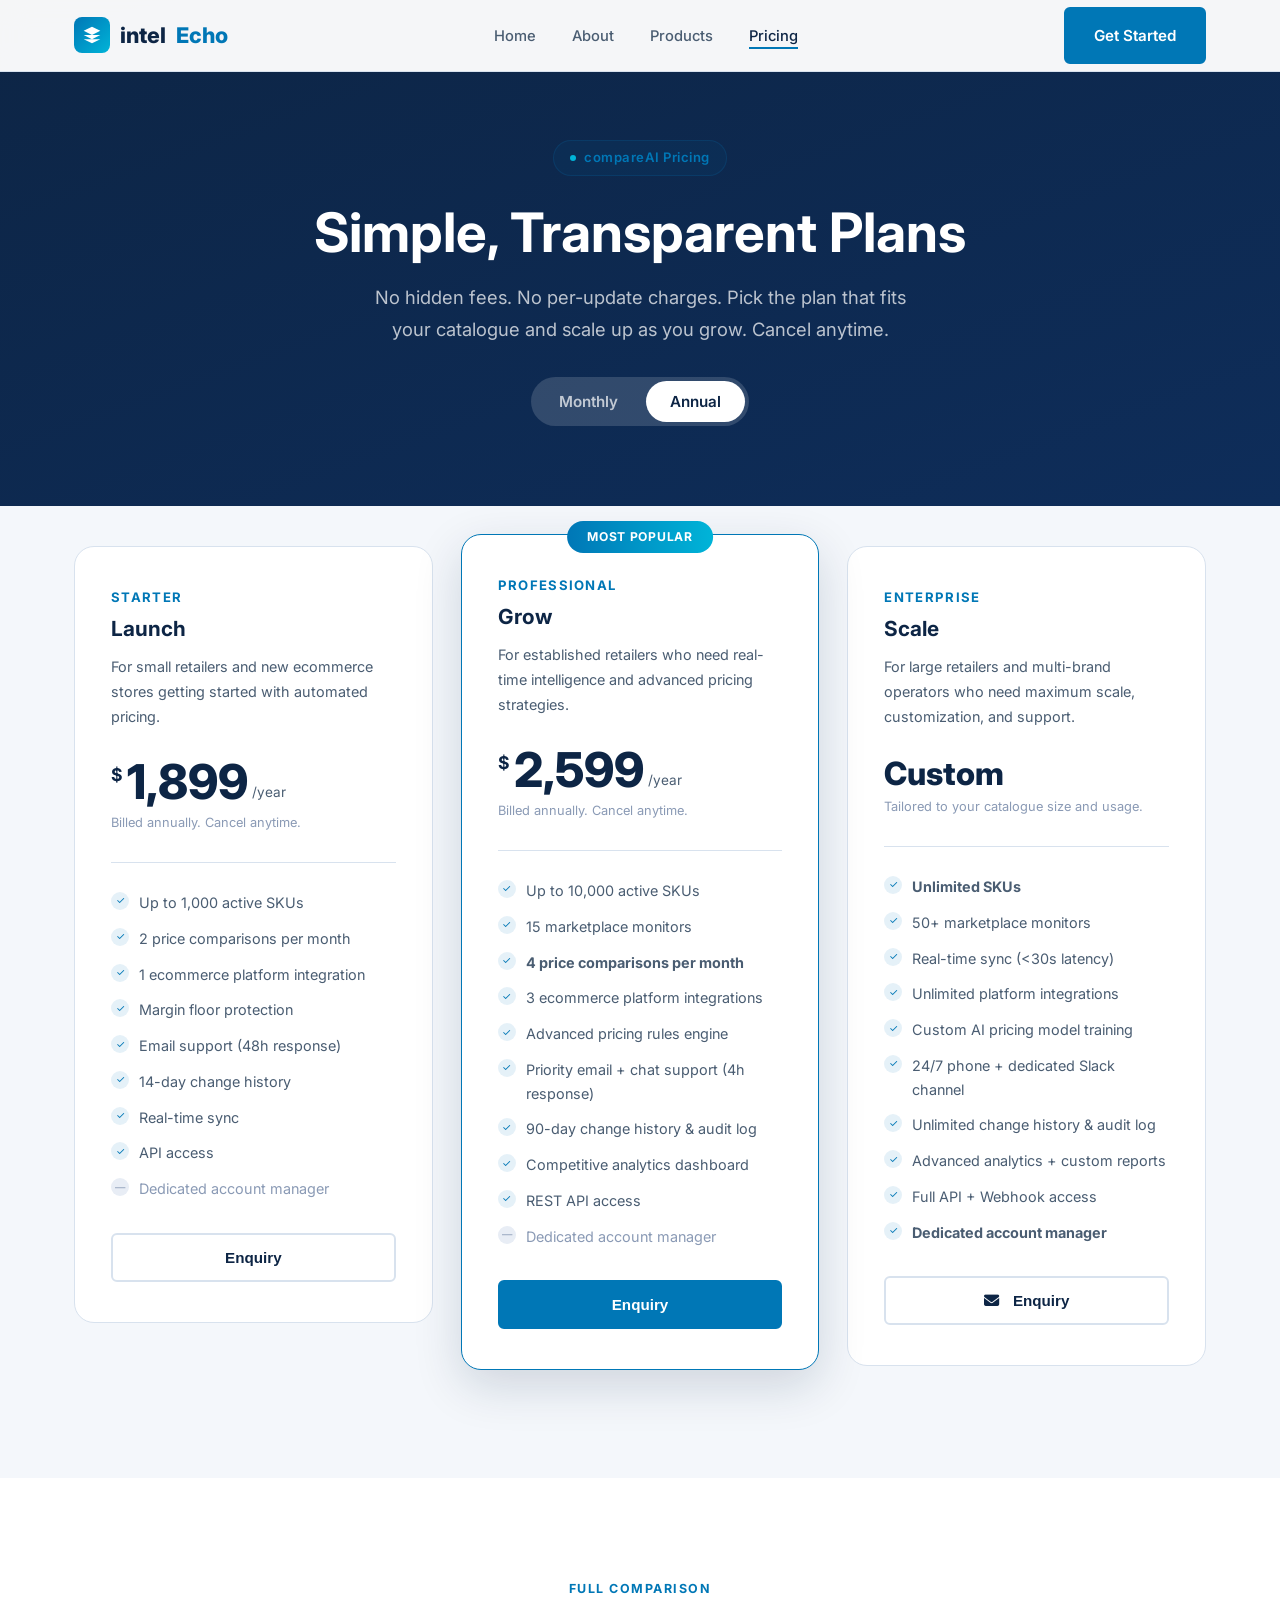
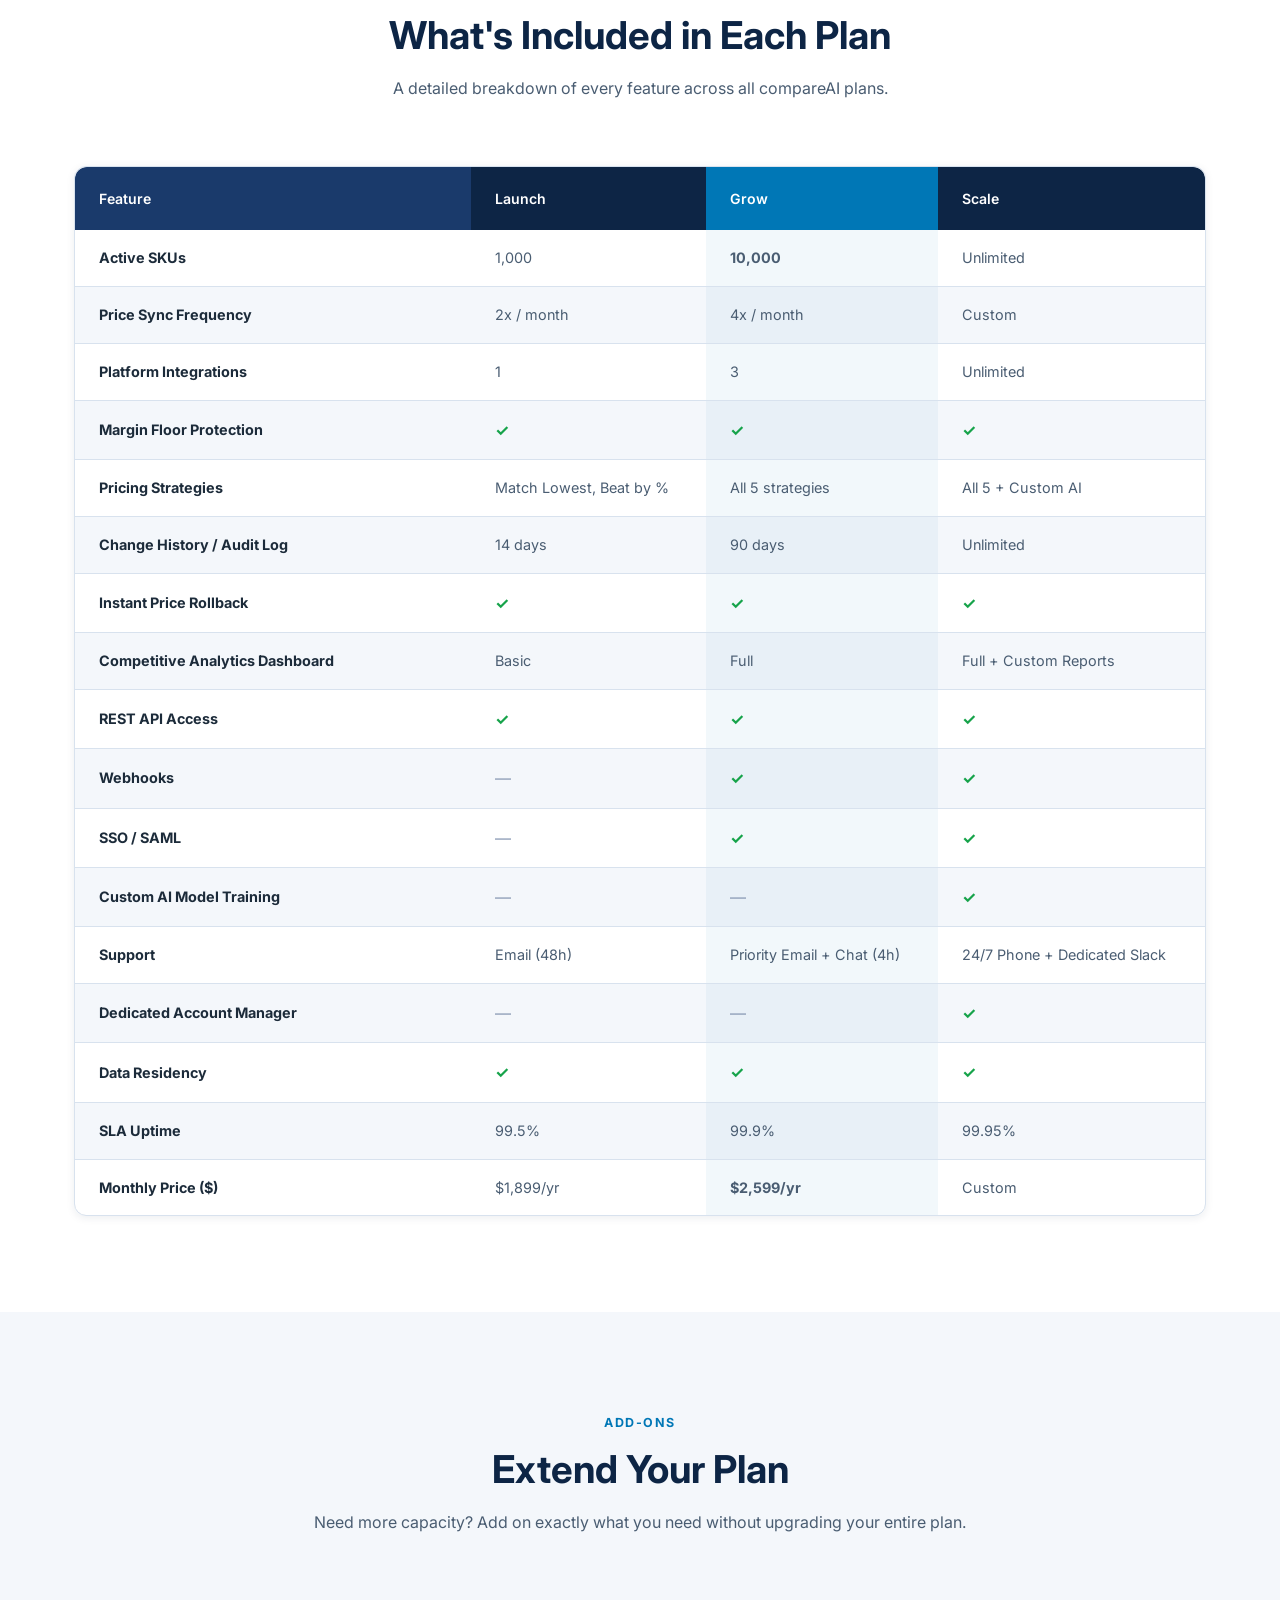
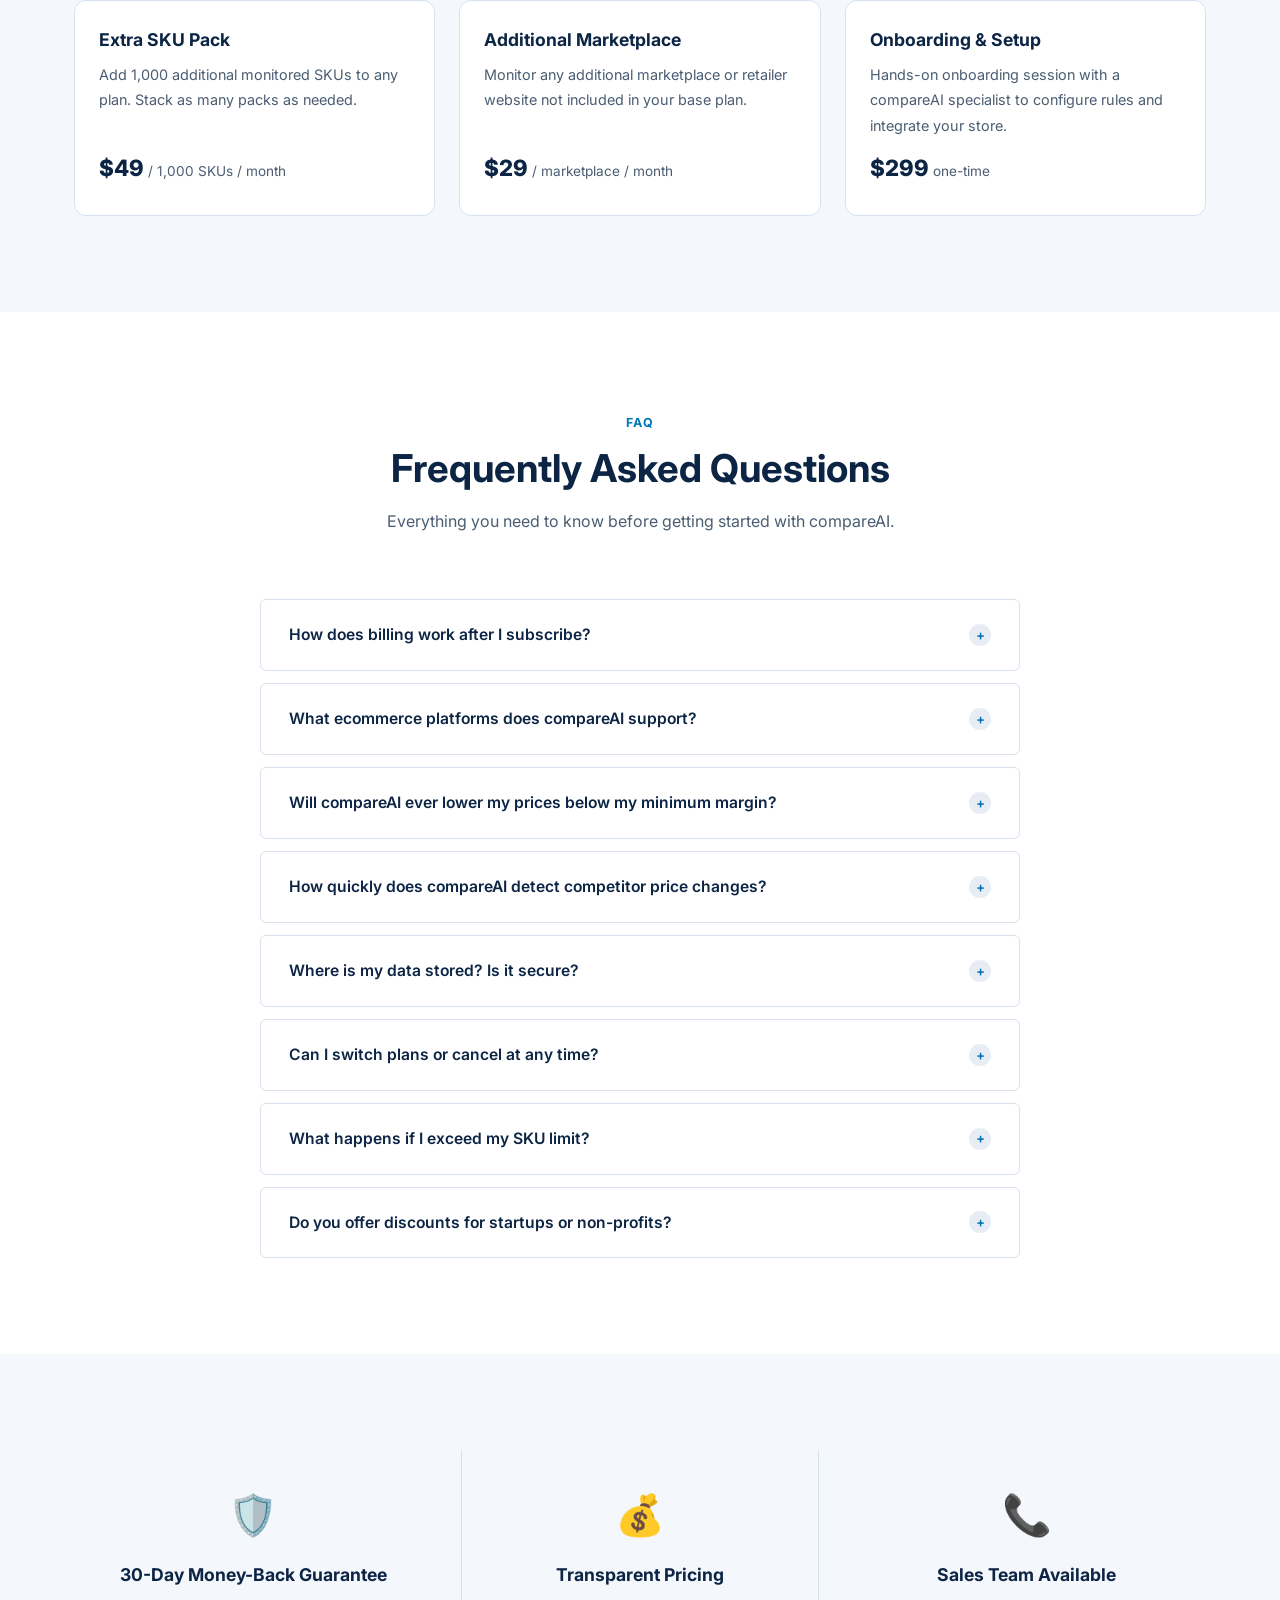
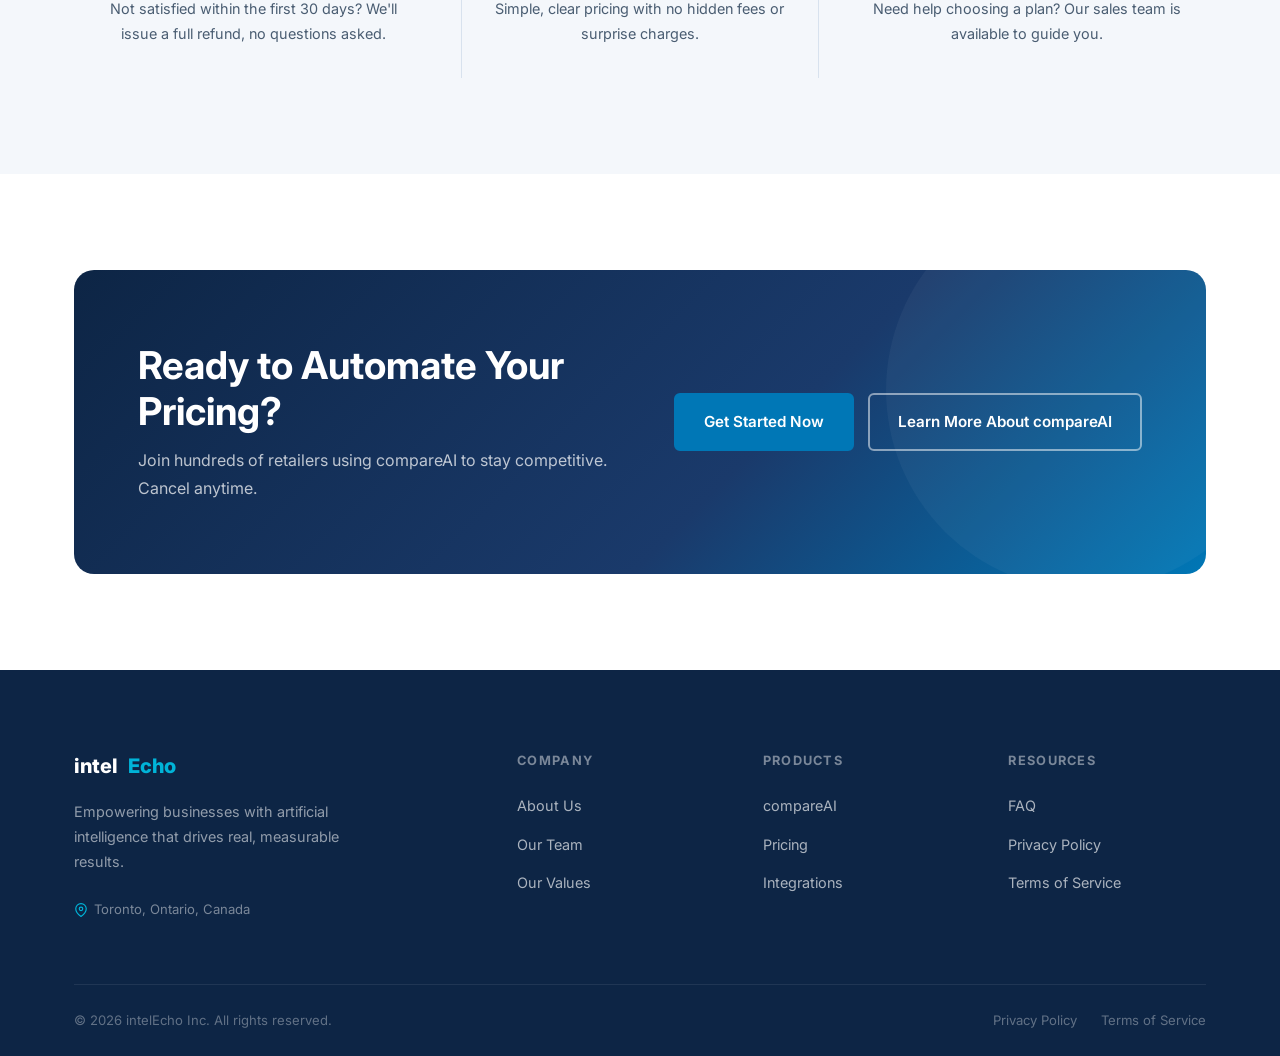
==== commit b8019238: "Replace plan subscriptions with enquiries" ====
--- a/pricing.html
+++ b/pricing.html
@@ -10,8 +10,6 @@
   <link href="https://fonts.googleapis.com/css2?family=Inter:wght@400;500;600;700;800&display=swap" rel="stylesheet" />
   <link rel="stylesheet" href="https://cdn.jsdelivr.net/npm/@fortawesome/fontawesome-free@6.5.2/css/all.min.css" />
   <link rel="stylesheet" href="css/style.css" />
-  <!-- Razorpay Checkout SDK -->
-  <script src="https://checkout.razorpay.com/v1/checkout.js"></script>
 </head>
 <body>
 
@@ -102,12 +100,8 @@
             </li>
           </ul>
 
-          <button class="btn btn-outline-dark rzp-trigger"
-            data-plan="Launch"
-            data-price-monthly="22000"
-            data-price-annual="189900"
-            data-desc="compareAI Launch Plan — 1,000 SKUs, 2x Monthly Comparison">
-            Subscribe Now
+          <button class="btn btn-outline-dark enquiry-trigger" data-plan="Launch">
+            Enquiry
           </button>
         </div>
 
@@ -143,12 +137,8 @@
             </li>
           </ul>
 
-          <button class="btn btn-primary rzp-trigger"
-            data-plan="Grow"
-            data-price-monthly="31000"
-            data-price-annual="259900"
-            data-desc="compareAI Grow Plan — 10,000 SKUs, 4x Monthly Comparison">
-            Subscribe Now
+          <button class="btn btn-primary enquiry-trigger" data-plan="Grow">
+            Enquiry
           </button>
         </div>
 
@@ -178,10 +168,9 @@
             <li class="pricing-card__feature"><span class="check">✓</span><strong>Dedicated account manager</strong></li>
           </ul>
 
-          <a href="https://mail.google.com/mail/?view=cm&fs=1&to=contact@intelechoai.com&su=Enterprise+Enquiry"
-            target="_blank" rel="noopener" class="btn btn-outline-dark">
-            <i class="fa-solid fa-envelope" style="margin-right:6px;"></i>Talk to Sales
-          </a>
+          <button class="btn btn-outline-dark enquiry-trigger" data-plan="Scale">
+            <i class="fa-solid fa-envelope" style="margin-right:6px;"></i>Enquiry
+          </button>
         </div>
 
       </div>
@@ -603,68 +592,19 @@
     }());
   </script>
 
-  <!-- ========================================================
-       RAZORPAY INTEGRATION TEMPLATE
-       ========================================================
-       SETUP CHECKLIST:
-       1. Replace RAZORPAY_KEY_ID with your live/test key from
-          https://dashboard.razorpay.com/app/keys
-       2. Replace RAZORPAY_BUSINESS_NAME with your company name
-       3. Replace RAZORPAY_LOGO_URL with a hosted logo URL (optional)
-       4. For production: generate order_id server-side via
-          POST https://api.razorpay.com/v1/orders  and pass it below.
-          (Without order_id the form still works in test mode.)
-       5. Replace PAYMENT_SUCCESS_URL / PAYMENT_FAILURE_URL with
-          actual redirect pages on your server.
-       ======================================================== -->
+  <!-- ======================== PLAN ENQUIRY ======================== -->
   <script>
     (function () {
-      // ── ① FILL THESE PARAMETERS ──────────────────────────────────
-      var RZP_CONFIG = {
-        key:          'RAZORPAY_KEY_ID',        // e.g. 'rzp_live_XXXXXXXXXX'
-        businessName: 'intelEcho Inc.',
-        logoUrl:      'RAZORPAY_LOGO_URL',      // hosted image URL or '' to omit
-        currency:     'INR',                    // change to 'CAD' if enabled on your account
-        successUrl:   'PAYMENT_SUCCESS_URL',    // e.g. '/thank-you.html'
-        failureUrl:   'PAYMENT_FAILURE_URL',    // e.g. '/payment-failed.html'
-        theme:        '#0077B6'                 // matches intelEcho brand colour
-      };
-      // ─────────────────────────────────────────────────────────────
-
-      // Payment modal elements
       var modal     = document.getElementById('payModal');
       var overlay   = document.getElementById('payOverlay');
       var form      = document.getElementById('payForm');
+      var success   = document.getElementById('paySuccess');
       var planLabel = document.getElementById('payPlanLabel');
-      var priceLabel= document.getElementById('payPriceLabel');
       var closeBtn  = document.getElementById('payClose');
 
-      var _currentPlan  = {};
-      var _billingCycle = 'monthly';
-
-      // Track active billing cycle from toggle
-      document.querySelectorAll('.pricing-toggle__label').forEach(function (lbl) {
-        lbl.addEventListener('click', function () {
-          _billingCycle = lbl.getAttribute('data-billing') || 'monthly';
-        });
-      });
-
-      // Open modal on any .rzp-trigger click
-      document.querySelectorAll('.rzp-trigger').forEach(function (btn) {
+      document.querySelectorAll('.enquiry-trigger').forEach(function (btn) {
         btn.addEventListener('click', function () {
-          _currentPlan = {
-            plan:  btn.getAttribute('data-plan'),
-            desc:  btn.getAttribute('data-desc'),
-            amount: _billingCycle === 'annual'
-                      ? parseInt(btn.getAttribute('data-price-annual'),  10)
-                      : parseInt(btn.getAttribute('data-price-monthly'), 10)
-          };
-          // Format display price (amount stored in subunits, e.g. paise or cents)
-          var display = ((_currentPlan.amount / 100).toLocaleString('en-US', {
-            style: 'currency', currency: RZP_CONFIG.currency
-          }));
-          planLabel.textContent  = _currentPlan.plan + ' Plan';
-          priceLabel.textContent = display + ' / month (' + _billingCycle + ' billing)';
+          planLabel.textContent = btn.getAttribute('data-plan') + ' Plan';
 
           modal.classList.add('open');
           overlay.classList.add('open');
@@ -678,139 +618,72 @@
         overlay.classList.remove('open');
         document.body.style.overflow = '';
         form.reset();
+        form.style.display = '';
+        success.style.display = 'none';
       }
       if (closeBtn)   closeBtn.addEventListener('click', closeModal);
       if (overlay)    overlay.addEventListener('click', closeModal);
 
-      // Form submit → open Razorpay checkout
       if (form) {
         form.addEventListener('submit', function (e) {
           e.preventDefault();
-
-          var name    = document.getElementById('payName').value.trim();
-          var email   = document.getElementById('payEmail').value.trim();
-          var phone   = document.getElementById('payPhone').value.trim();
-
-          var options = {
-            key:         RZP_CONFIG.key,
-            amount:      _currentPlan.amount,   // in smallest currency unit
-            currency:    RZP_CONFIG.currency,
-            name:        RZP_CONFIG.businessName,
-            description: _currentPlan.desc,
-            image:       RZP_CONFIG.logoUrl || undefined,
-
-            // ── ② SERVER-SIDE ORDER ID (recommended for production) ──
-            // Generate via: POST https://api.razorpay.com/v1/orders
-            // Then pass the returned id here:
-            // order_id: 'ORDER_ID_FROM_YOUR_SERVER',
-
-            handler: function (response) {
-              // ── ③ VERIFY PAYMENT SIGNATURE ON YOUR SERVER ────────
-              // response.razorpay_payment_id
-              // response.razorpay_order_id
-              // response.razorpay_signature
-              // Send these to your backend endpoint for verification
-              // before granting access.
-              // ────────────────────────────────────────────────────
-
-              // Temporary client-side success redirect:
-              window.location.href = RZP_CONFIG.successUrl
-                + '?payment_id=' + encodeURIComponent(response.razorpay_payment_id)
-                + '&plan='       + encodeURIComponent(_currentPlan.plan);
-            },
-
-            prefill: {
-              name:    name,
-              email:   email,
-              contact: phone
-            },
-
-            notes: {
-              plan:    _currentPlan.plan,
-              billing: _billingCycle
-            },
-
-            modal: {
-              ondismiss: function () {
-                // User closed Razorpay checkout without paying
-                // Optionally redirect or log:
-                // window.location.href = RZP_CONFIG.failureUrl;
-              }
-            },
-
-            theme: { color: RZP_CONFIG.theme }
-          };
-
-          closeModal();
-
-          var rzp = new Razorpay(options);
-          rzp.on('payment.failed', function (resp) {
-            // resp.error contains: code, description, source, step, reason,
-            //                      metadata.order_id, metadata.payment_id
-            alert('Payment failed: ' + resp.error.description);
-            // window.location.href = RZP_CONFIG.failureUrl;
-          });
-          rzp.open();
+          var email = document.getElementById('payEmail').value.trim();
+          if (!email) return;
+
+          document.getElementById('paySuccessEmail').textContent = email;
+          form.style.display = 'none';
+          success.style.display = 'block';
         });
       }
 
     }());
   </script>
 
-  <!-- ======================== PAYMENT MODAL ======================== -->
+  <!-- ======================== ENQUIRY MODAL ======================== -->
   <div class="pay-overlay" id="payOverlay"></div>
   <div class="pay-modal" id="payModal" role="dialog" aria-modal="true" aria-labelledby="payModalTitle">
     <button class="pay-modal__close" id="payClose" aria-label="Close">
       <i class="fa-solid fa-xmark"></i>
     </button>
     <div class="pay-modal__header">
-      <div class="pay-modal__logo">move<span>AI</span></div>
-      <h3 id="payModalTitle">Complete Your Subscription</h3>
-      <p>Enter your details to proceed to secure checkout.</p>
+      <div class="pay-modal__logo">intel<span>Echo</span></div>
+      <h3 id="payModalTitle">Send an Enquiry</h3>
+      <p>Tell us where to reach you about this plan.</p>
     </div>
 
     <div class="pay-modal__plan-summary">
       <div class="pay-modal__plan-row">
         <span class="pay-modal__plan-name" id="payPlanLabel">Grow Plan</span>
-        <span class="pay-modal__plan-price" id="payPriceLabel">$219 / month</span>
+        <span class="pay-modal__plan-price">Plan enquiry</span>
       </div>
       <div class="pay-modal__trial-note">
-        <i class="fa-solid fa-shield-halved"></i>
-        30-day money-back guarantee &mdash; cancel anytime
+        <i class="fa-solid fa-paper-plane"></i>
+        Our team will be in touch soon
       </div>
     </div>
 
     <form class="pay-modal__form" id="payForm" novalidate>
       <div class="pay-modal__field">
-        <label for="payName">Full Name <span aria-hidden="true">*</span></label>
-        <div class="pay-modal__input-wrap">
-          <i class="fa-solid fa-user"></i>
-          <input type="text" id="payName" placeholder="Jane Smith" required autocomplete="name" />
-        </div>
-      </div>
-      <div class="pay-modal__field">
-        <label for="payEmail">Work Email <span aria-hidden="true">*</span></label>
+        <label for="payEmail">Your email <span aria-hidden="true">*</span></label>
         <div class="pay-modal__input-wrap">
           <i class="fa-solid fa-envelope"></i>
           <input type="email" id="payEmail" placeholder="jane@yourcompany.com" required autocomplete="email" />
         </div>
       </div>
-      <div class="pay-modal__field">
-        <label for="payPhone">Phone Number <span aria-hidden="true">*</span></label>
-        <div class="pay-modal__input-wrap">
-          <i class="fa-solid fa-phone"></i>
-          <input type="tel" id="payPhone" placeholder="+1 416 000 0000" required autocomplete="tel" />
-        </div>
-      </div>
       <button type="submit" class="btn btn-primary pay-modal__submit">
-        <i class="fa-solid fa-lock"></i>
-        Proceed to Secure Checkout
+        <i class="fa-solid fa-paper-plane"></i>
+        Send Enquiry
       </button>
       <p class="pay-modal__secure-note">
-        <i class="fa-brands fa-razorpay"></i>
-        Secured by Razorpay &nbsp;&bull;&nbsp; 256-bit SSL encryption
+        <i class="fa-solid fa-lock"></i>
+        Your email is only used for this enquiry
       </p>
     </form>
+    <div class="pay-modal__success" id="paySuccess" aria-live="polite">
+      <i class="fa-solid fa-circle-check"></i>
+      <h3>Enquiry sent</h3>
+      <p>Thanks. We will contact you at <strong id="paySuccessEmail"></strong>.</p>
+    </div>
   </div>
 
 </body>
--- a/css/style.css
+++ b/css/style.css
@@ -1502,7 +1502,7 @@
 .animate-in--delay-4 { animation-delay: 0.4s; }
 
 /* =========================================
-   PAYMENT MODAL (Razorpay Pre-Checkout)
+  PLAN ENQUIRY MODAL
    ========================================= */
 
 /* Overlay */
@@ -1712,6 +1712,29 @@
   font-size: 0.85rem;
 }
 
+.pay-modal__success {
+  display: none;
+  padding: 36px 32px 40px;
+  text-align: center;
+}
+
+.pay-modal__success > i {
+  color: #16a34a;
+  font-size: 2.5rem;
+  margin-bottom: 16px;
+}
+
+.pay-modal__success h3 {
+  color: var(--navy);
+  margin-bottom: 8px;
+}
+
+.pay-modal__success p {
+  color: var(--text-light);
+  font-size: 0.9rem;
+  margin: 0;
+}
+
 /* Responsive */
 @media (max-width: 520px) {
   .pay-modal {
@@ -1724,6 +1747,7 @@
     border-bottom-left-radius: 0;
     border-bottom-right-radius: 0;
   }
+
   .pay-modal.open {
     animation: payModalSlideUp 0.3s ease forwards;
   }
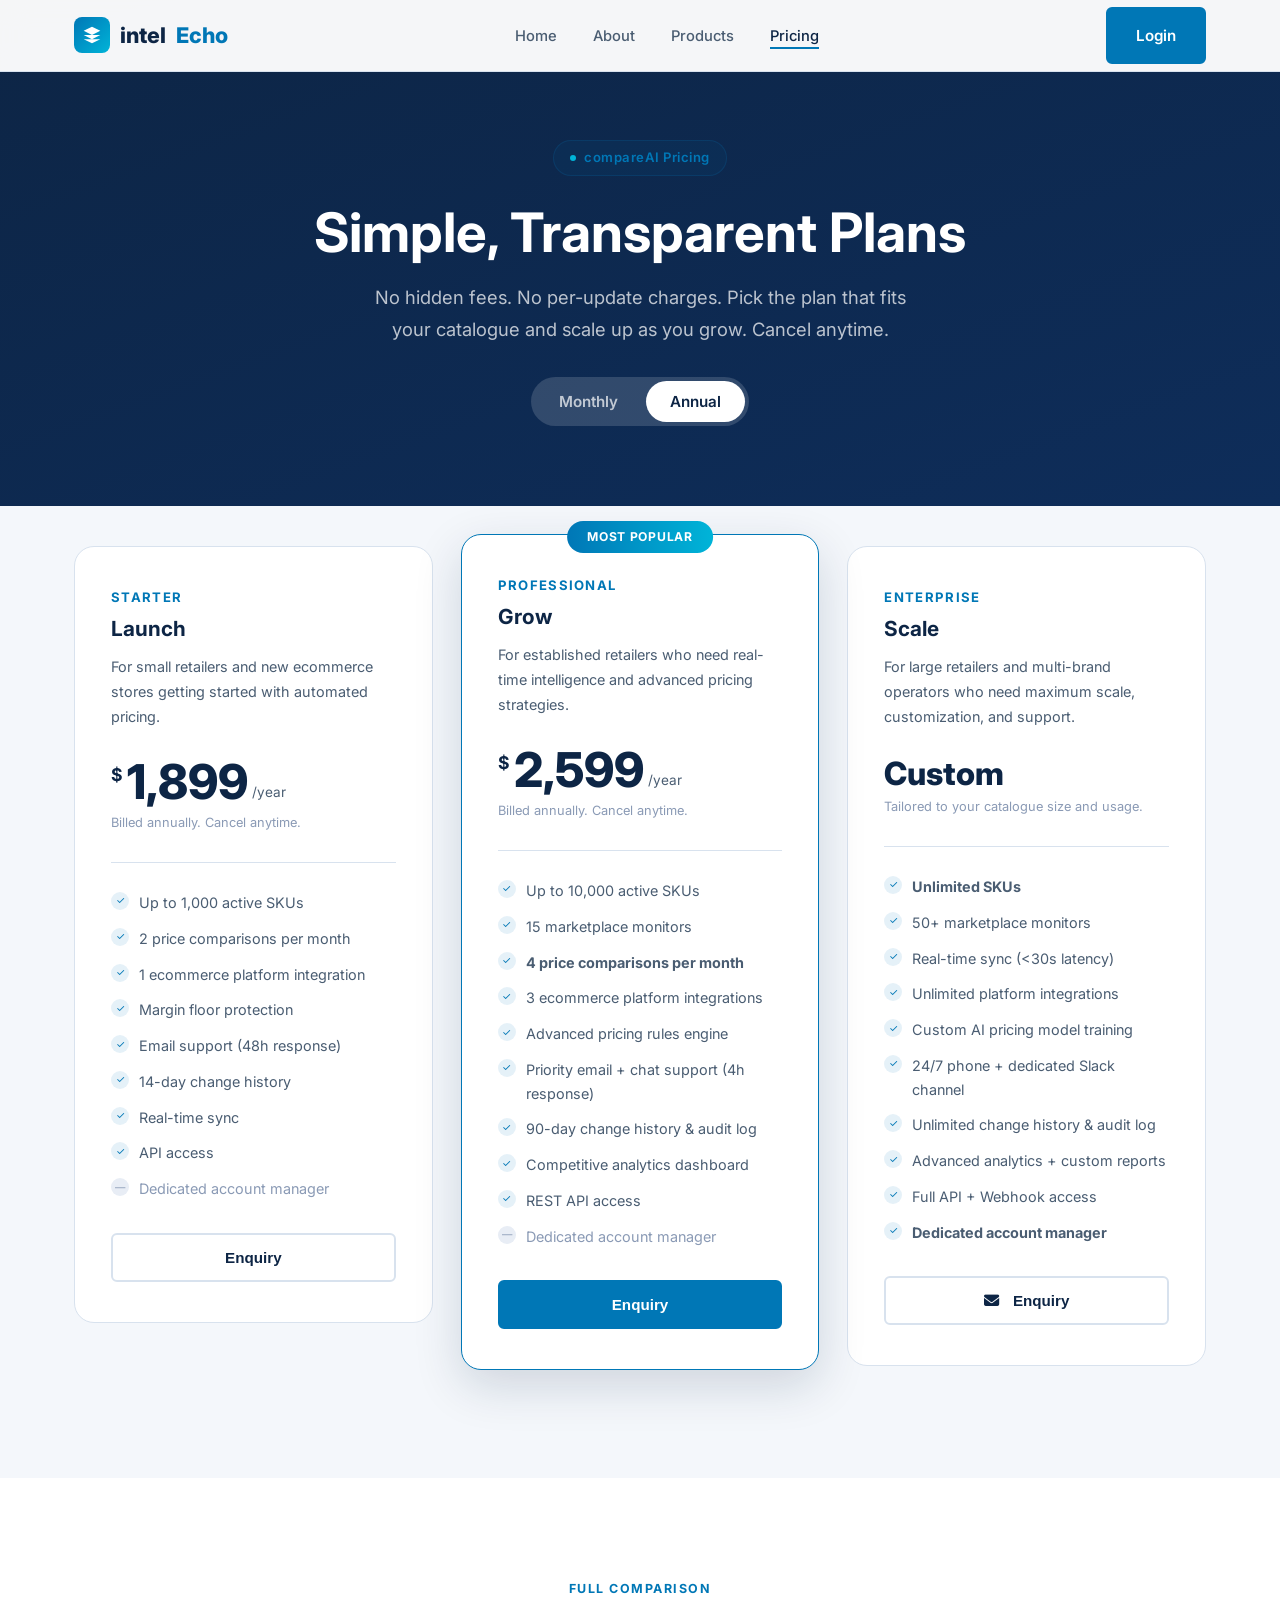
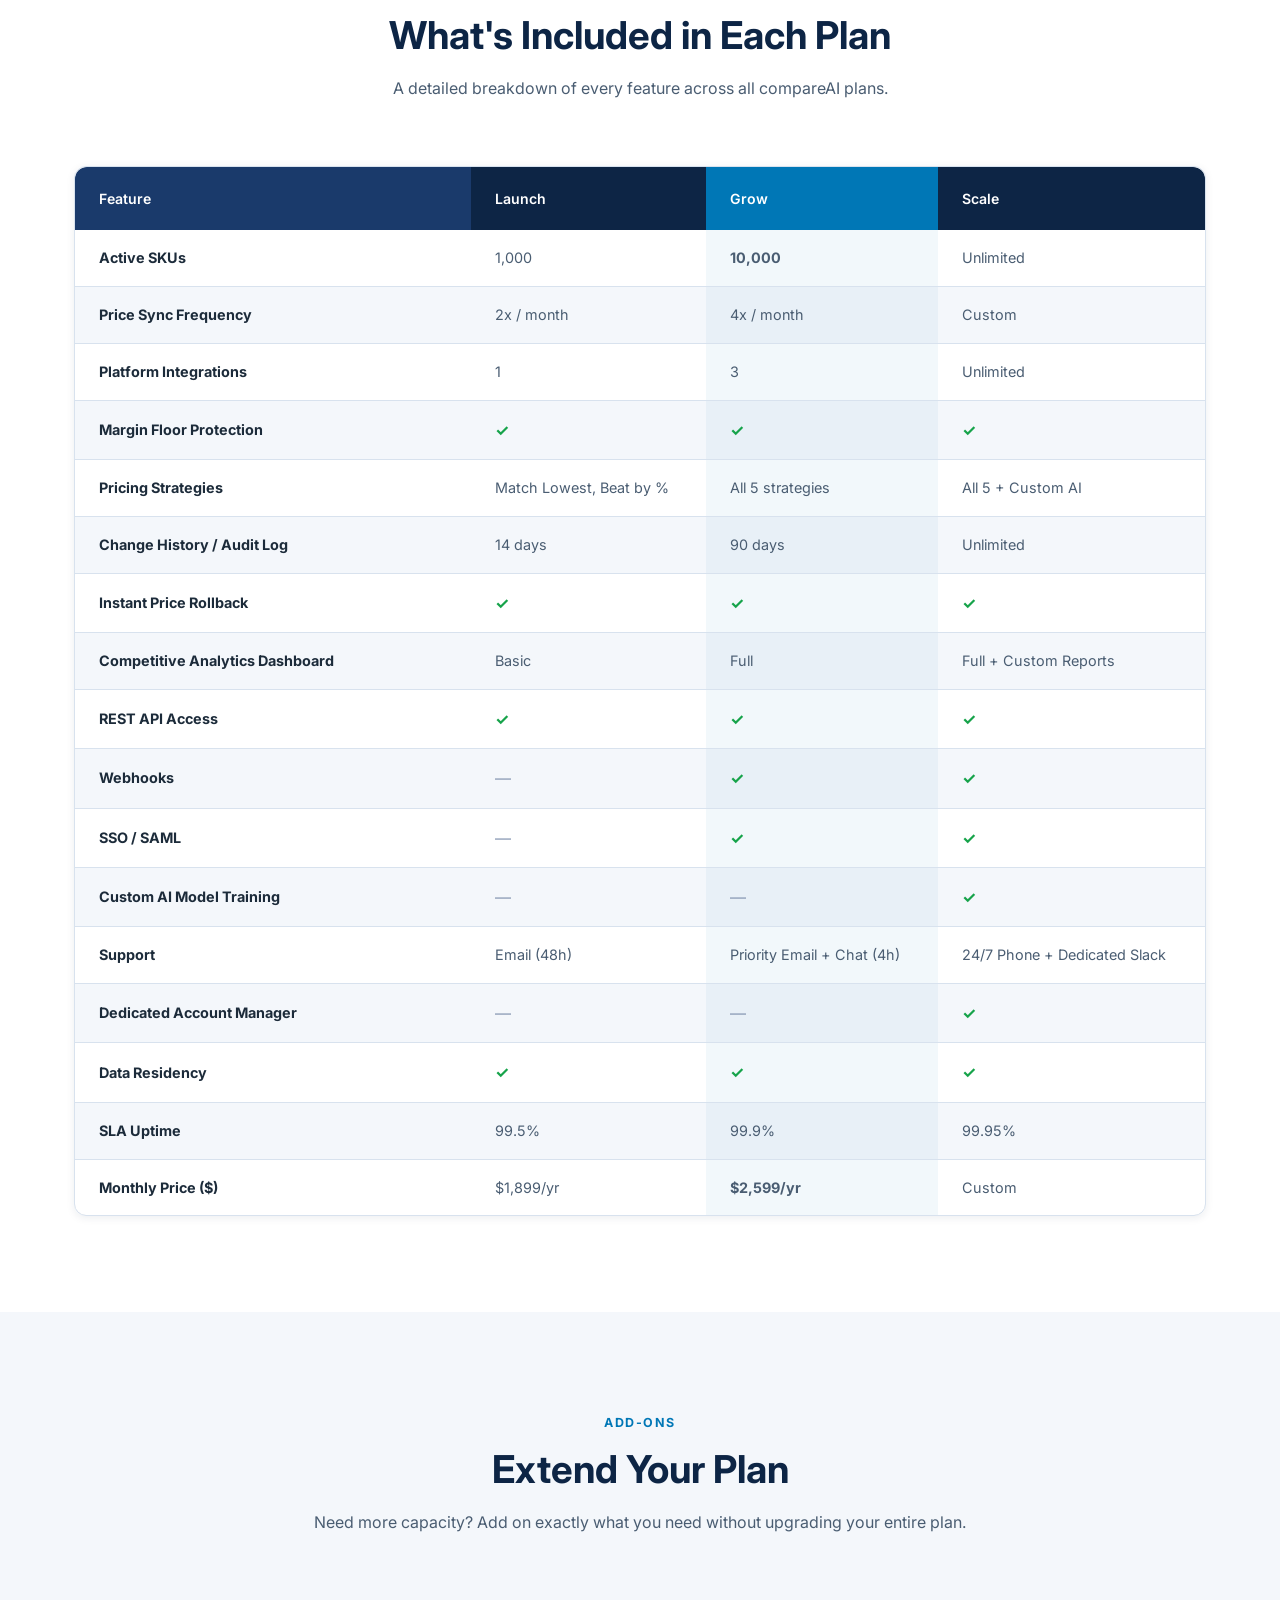
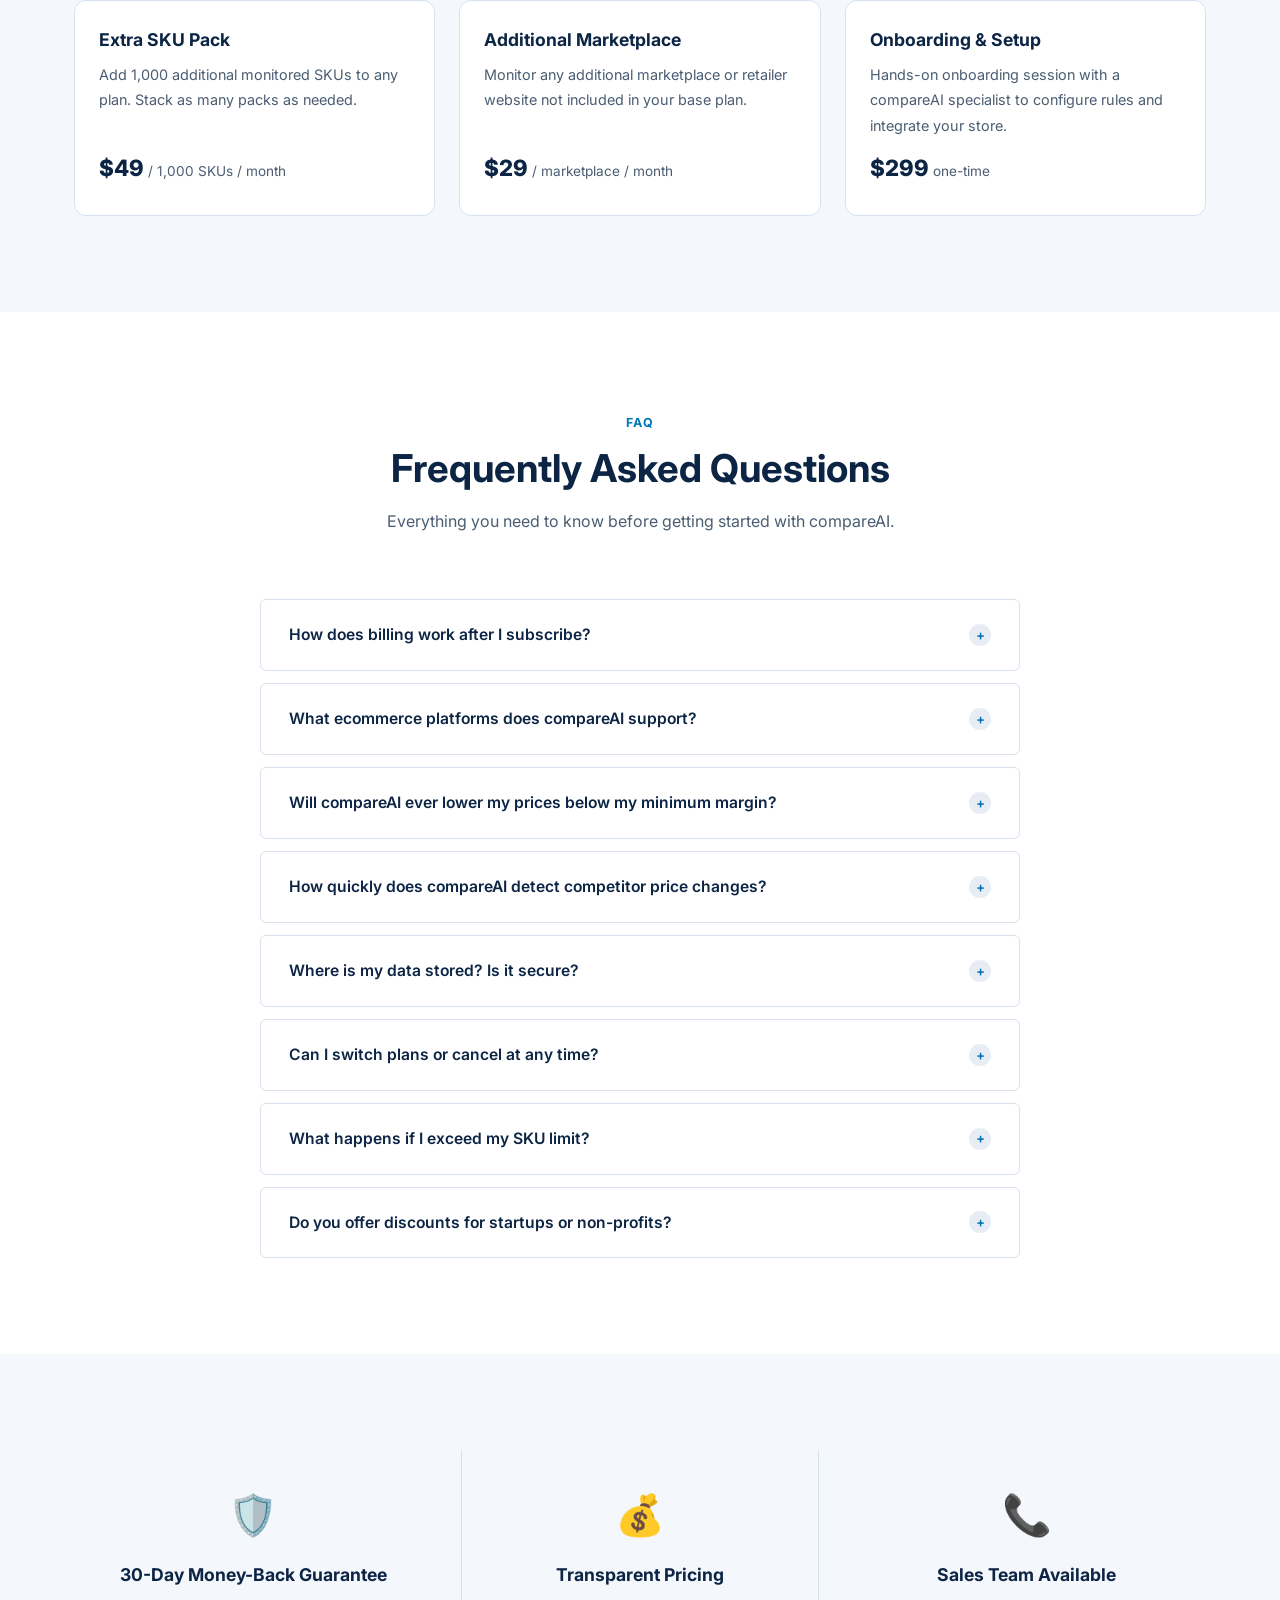
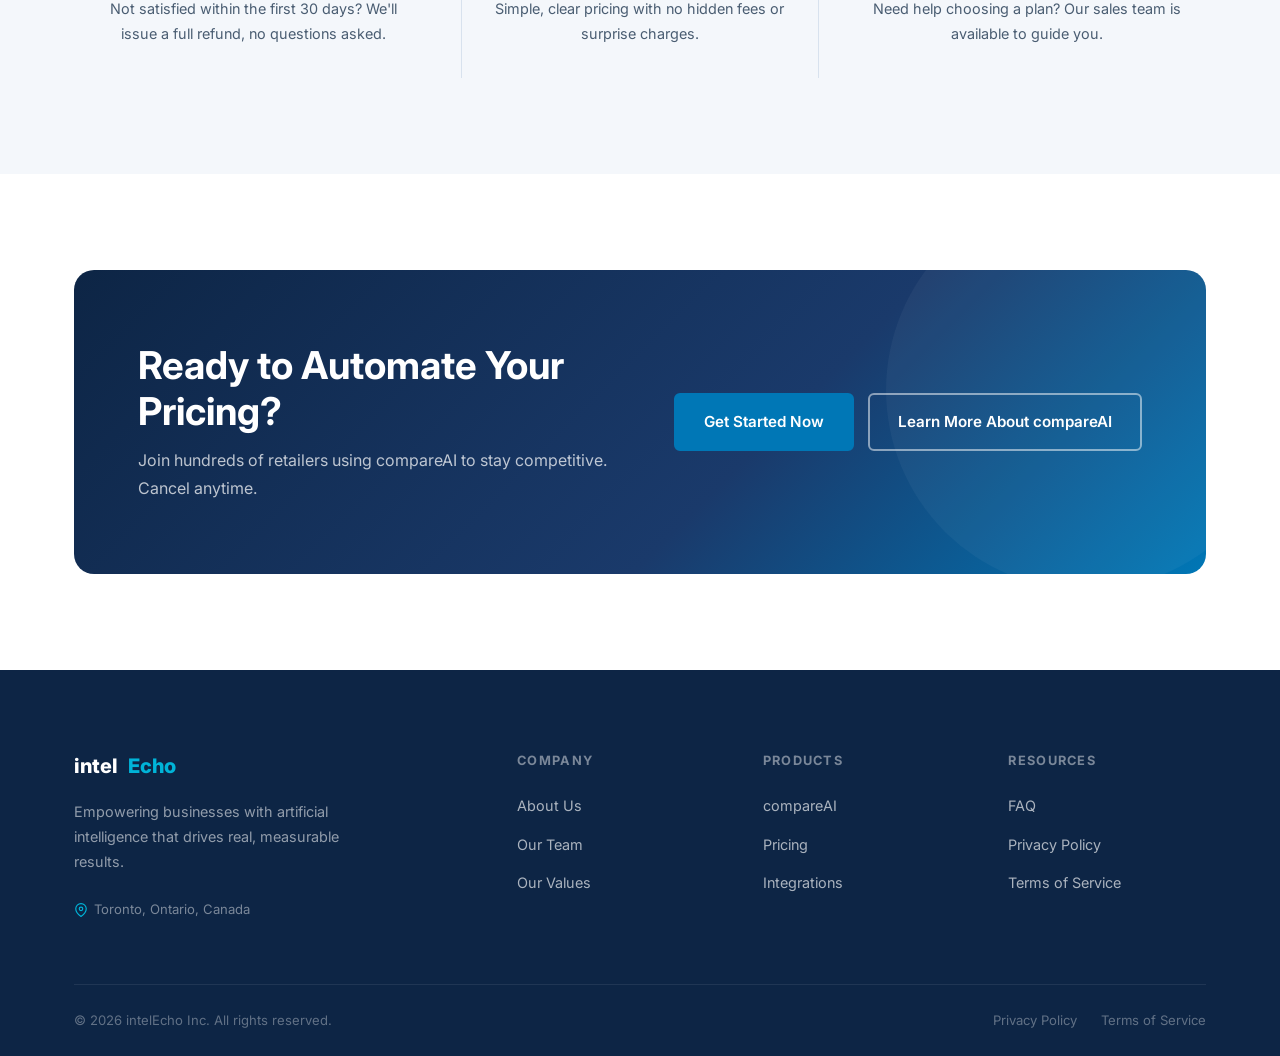
==== commit 2ee3b88b: "Update navigation links in pricing.html Replaced 'Get Started' link with 'Login' link in navigation." ====
--- a/pricing.html
+++ b/pricing.html
@@ -33,7 +33,7 @@
       </ul>
 
       <div class="nav__cta">
-        <a href="https://mail.google.com/mail/?view=cm&fs=1&to=contact@intelechoai.com&su=Getting+Started+with+intelEcho" target="_blank" rel="noopener" class="btn btn-primary">Get Started</a>
+        <a href="./login.html" target="_blank" rel="noopener" class="btn btn-primary">Login</a>
       </div>
 
       <div class="nav__hamburger" id="hamburger" aria-label="Open menu">
@@ -592,6 +592,63 @@
     }());
   </script>
 
+  <!-- ======================== ENQUIRY MODAL ======================== -->
+  <div class="pay-overlay" id="payOverlay"></div>
+  <div class="pay-modal" id="payModal" role="dialog" aria-modal="true" aria-labelledby="payModalTitle">
+    <button class="pay-modal__close" id="payClose" aria-label="Close">
+      <i class="fa-solid fa-xmark"></i>
+    </button>
+    <div class="pay-modal__header">
+      <div class="pay-modal__logo">intel<span>Echo</span></div>
+      <h3 id="payModalTitle">Send an Enquiry</h3>
+      <p>Tell us where to reach you about this plan.</p>
+    </div>
+
+    <div class="pay-modal__plan-summary">
+      <div class="pay-modal__plan-row">
+        <span class="pay-modal__plan-name" id="payPlanLabel">Grow Plan</span>
+        <span class="pay-modal__plan-price">Plan enquiry</span>
+      </div>
+      <div class="pay-modal__trial-note">
+        <i class="fa-solid fa-paper-plane"></i>
+        Our team will be in touch soon
+      </div>
+    </div>
+
+    <form class="pay-modal__form" id="payForm" novalidate>
+      <div class="pay-modal__field">
+        <label for="payName">Name <span aria-hidden="true">*</span></label>
+        <div class="pay-modal__input-wrap">
+          <i class="fa-solid fa-user"></i>
+          <input type="text" id="payName" placeholder="Jane Smith" required autocomplete="name" />
+        </div>
+      </div>
+      <div class="pay-modal__field">
+        <label for="payPhone">Phone Number <span aria-hidden="true">*</span></label>
+        <div class="pay-modal__input-wrap">
+          <i class="fa-solid fa-phone"></i>
+          <input type="tel" id="payPhone" placeholder="+1 416 000 0000" required autocomplete="tel" />
+        </div>
+      </div>
+      <div class="pay-modal__field">
+        <label for="payEmail">Email <span aria-hidden="true">*</span></label>
+        <div class="pay-modal__input-wrap">
+          <i class="fa-solid fa-envelope"></i>
+          <input type="email" id="payEmail" placeholder="jane@yourcompany.com" required autocomplete="email" />
+        </div>
+      </div>
+      <button type="submit" class="btn btn-primary pay-modal__submit">
+        <i class="fa-solid fa-paper-plane"></i>
+        Send
+      </button>
+    </form>
+    <div class="pay-modal__success" id="paySuccess" aria-live="polite">
+      <i class="fa-solid fa-circle-check"></i>
+      <h3>Mail sent</h3>
+      <p>Thanks, we'll be in touch soon.</p>
+    </div>
+  </div>
+
   <!-- ======================== PLAN ENQUIRY ======================== -->
   <script>
     (function () {
@@ -627,10 +684,6 @@
       if (form) {
         form.addEventListener('submit', function (e) {
           e.preventDefault();
-          var email = document.getElementById('payEmail').value.trim();
-          if (!email) return;
-
-          document.getElementById('paySuccessEmail').textContent = email;
           form.style.display = 'none';
           success.style.display = 'block';
         });
@@ -639,52 +692,5 @@
     }());
   </script>
 
-  <!-- ======================== ENQUIRY MODAL ======================== -->
-  <div class="pay-overlay" id="payOverlay"></div>
-  <div class="pay-modal" id="payModal" role="dialog" aria-modal="true" aria-labelledby="payModalTitle">
-    <button class="pay-modal__close" id="payClose" aria-label="Close">
-      <i class="fa-solid fa-xmark"></i>
-    </button>
-    <div class="pay-modal__header">
-      <div class="pay-modal__logo">intel<span>Echo</span></div>
-      <h3 id="payModalTitle">Send an Enquiry</h3>
-      <p>Tell us where to reach you about this plan.</p>
-    </div>
-
-    <div class="pay-modal__plan-summary">
-      <div class="pay-modal__plan-row">
-        <span class="pay-modal__plan-name" id="payPlanLabel">Grow Plan</span>
-        <span class="pay-modal__plan-price">Plan enquiry</span>
-      </div>
-      <div class="pay-modal__trial-note">
-        <i class="fa-solid fa-paper-plane"></i>
-        Our team will be in touch soon
-      </div>
-    </div>
-
-    <form class="pay-modal__form" id="payForm" novalidate>
-      <div class="pay-modal__field">
-        <label for="payEmail">Your email <span aria-hidden="true">*</span></label>
-        <div class="pay-modal__input-wrap">
-          <i class="fa-solid fa-envelope"></i>
-          <input type="email" id="payEmail" placeholder="jane@yourcompany.com" required autocomplete="email" />
-        </div>
-      </div>
-      <button type="submit" class="btn btn-primary pay-modal__submit">
-        <i class="fa-solid fa-paper-plane"></i>
-        Send Enquiry
-      </button>
-      <p class="pay-modal__secure-note">
-        <i class="fa-solid fa-lock"></i>
-        Your email is only used for this enquiry
-      </p>
-    </form>
-    <div class="pay-modal__success" id="paySuccess" aria-live="polite">
-      <i class="fa-solid fa-circle-check"></i>
-      <h3>Enquiry sent</h3>
-      <p>Thanks. We will contact you at <strong id="paySuccessEmail"></strong>.</p>
-    </div>
-  </div>
-
 </body>
 </html>
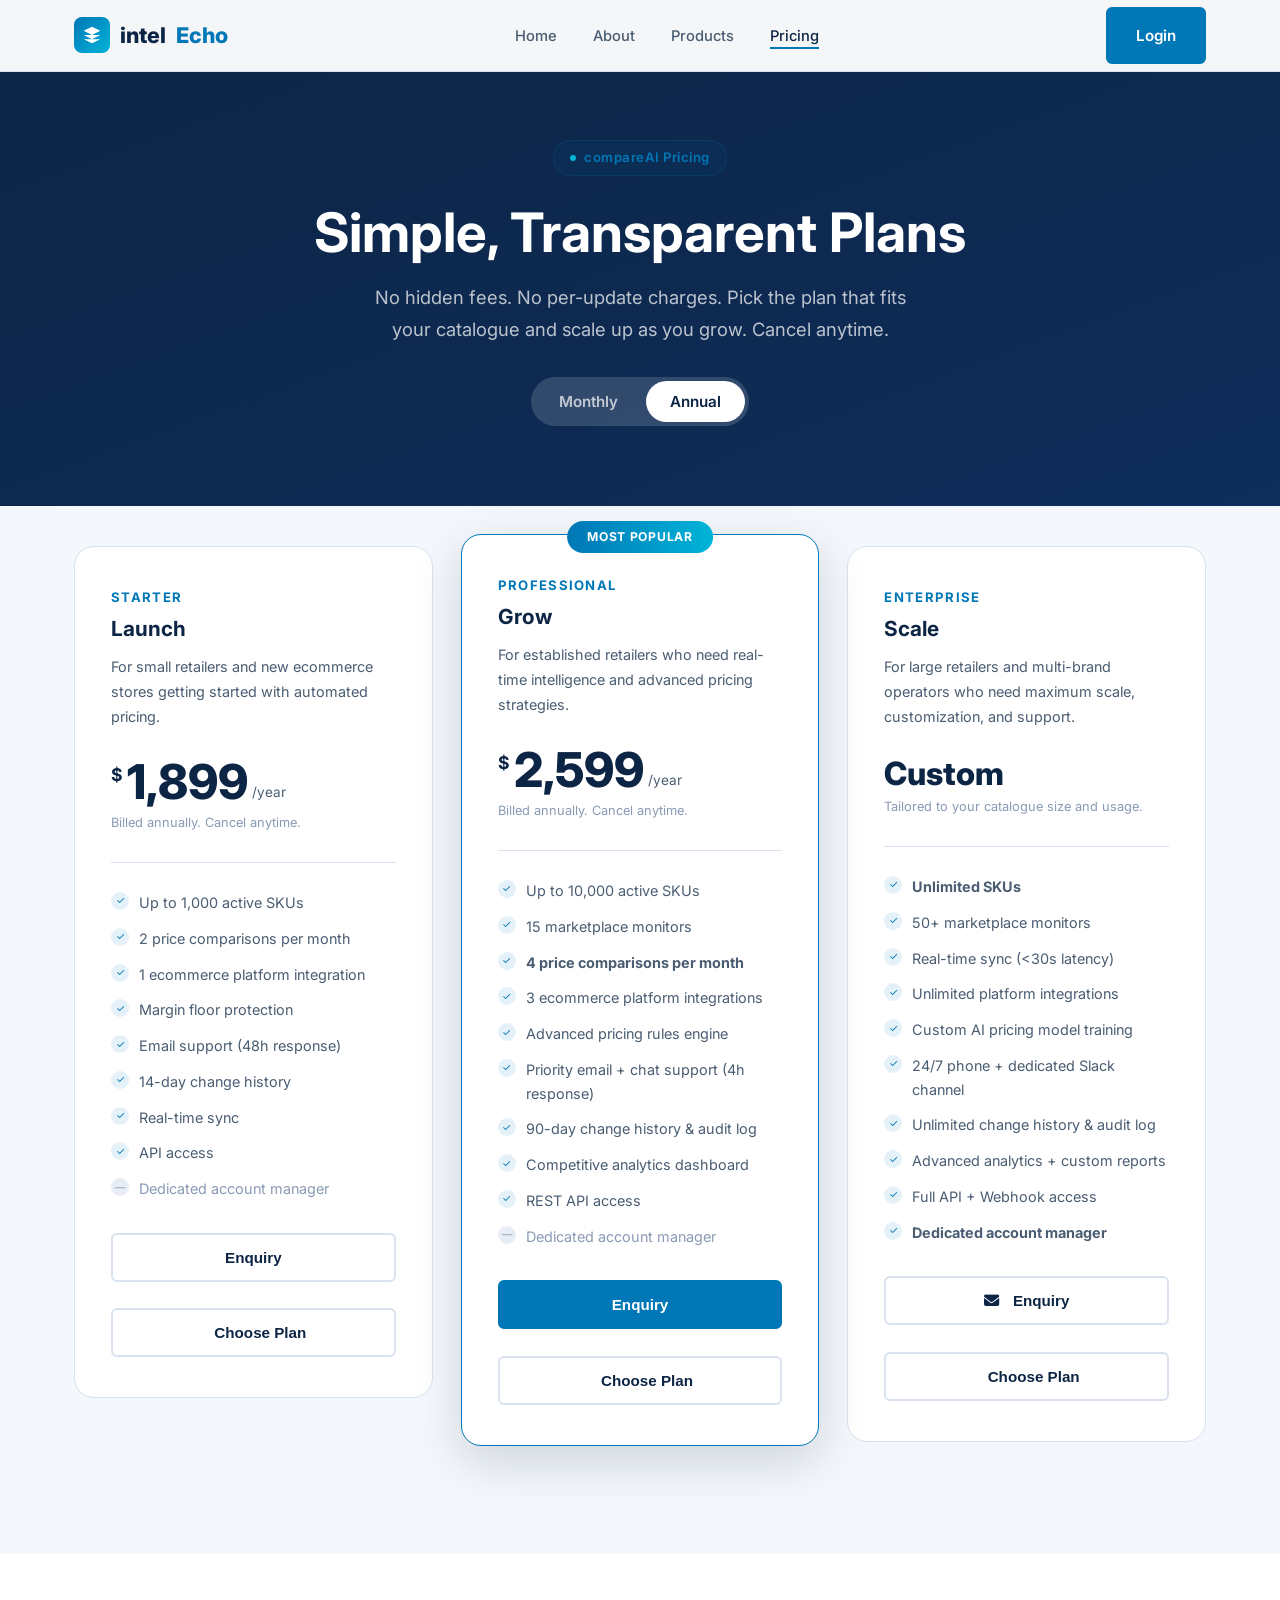
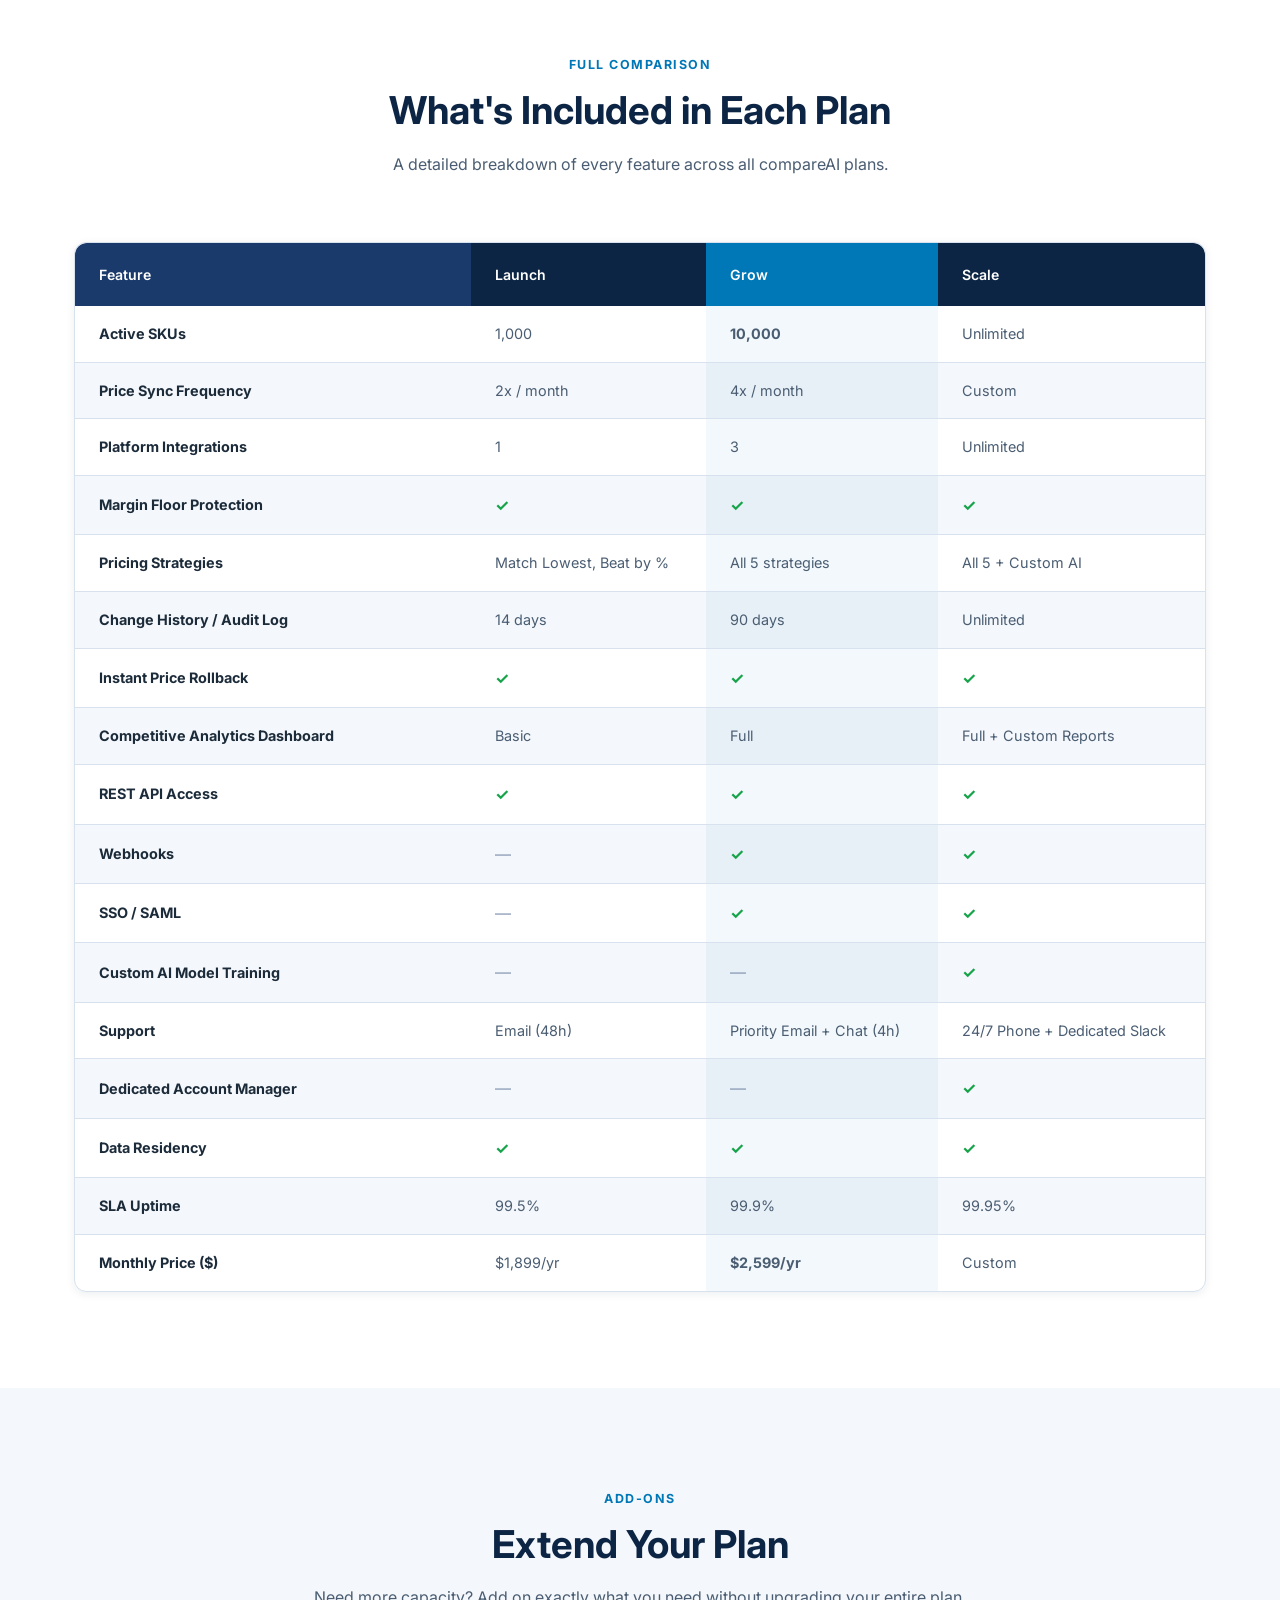
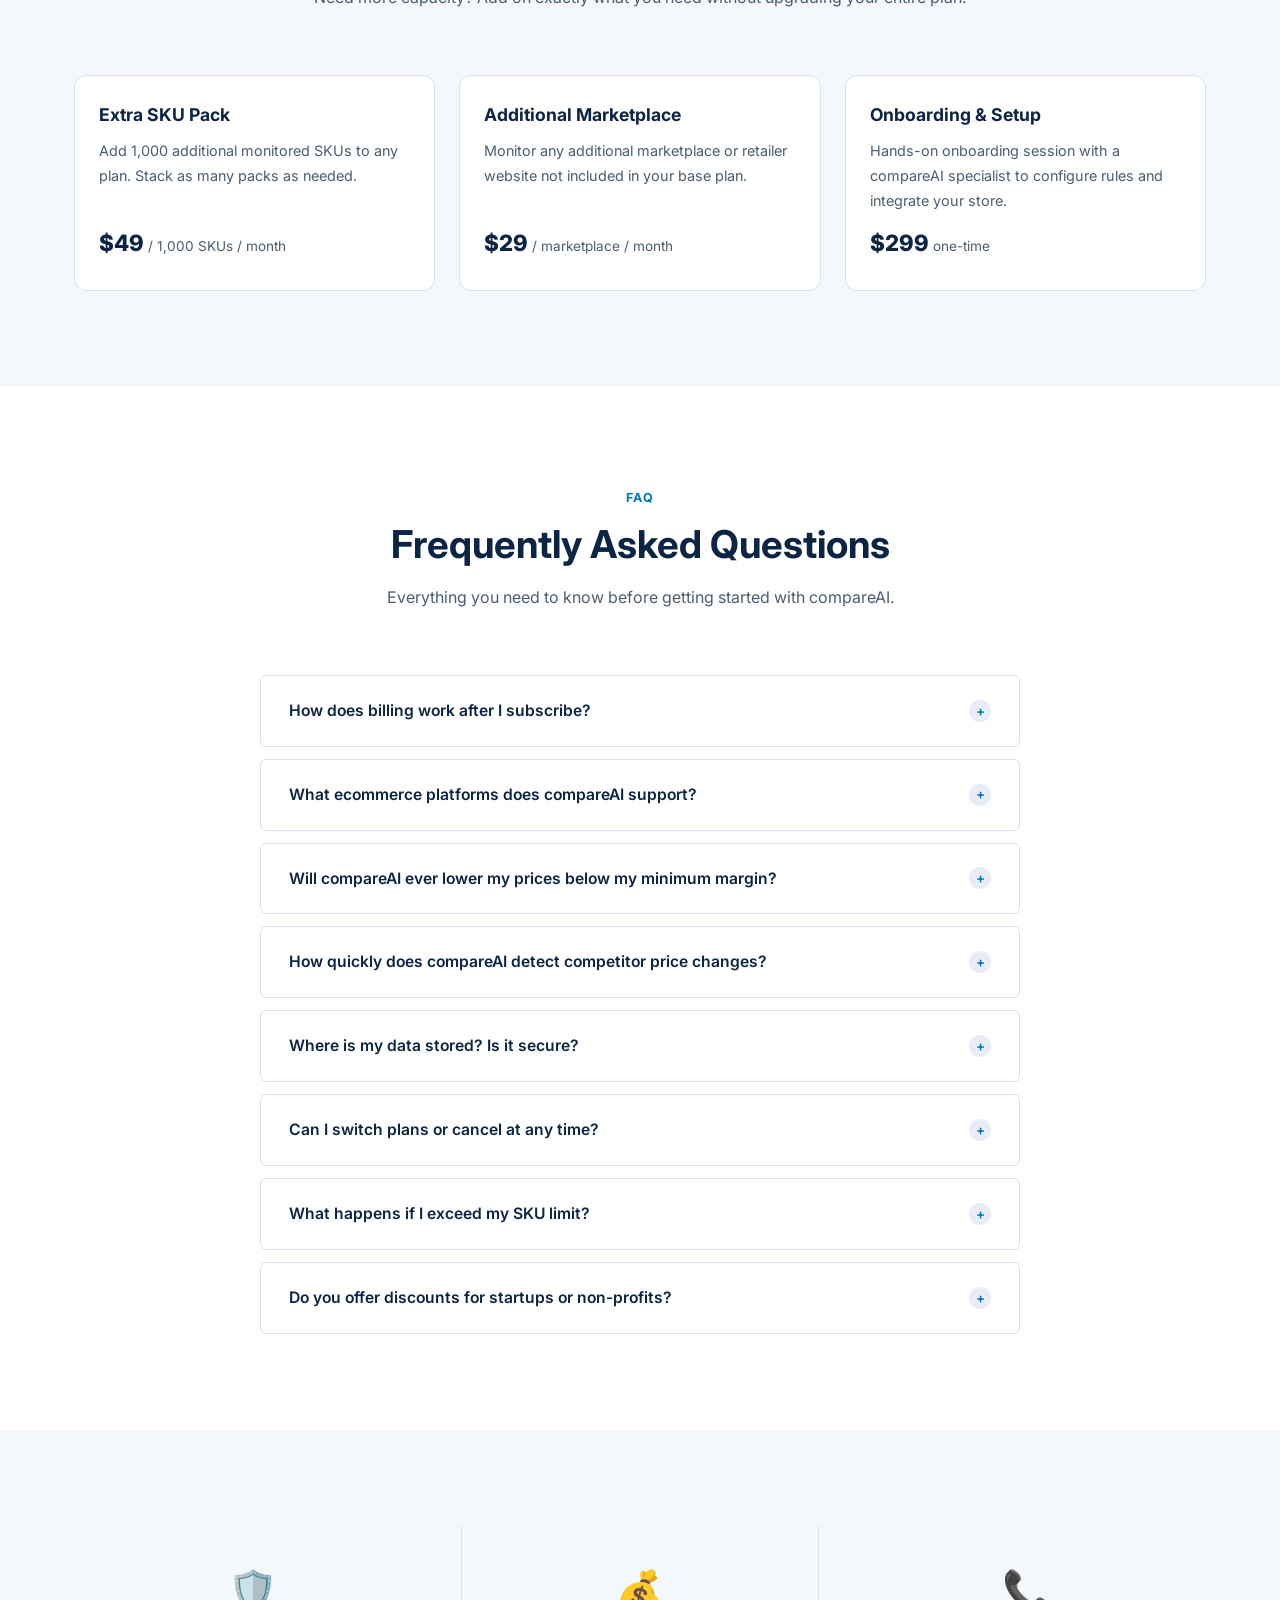
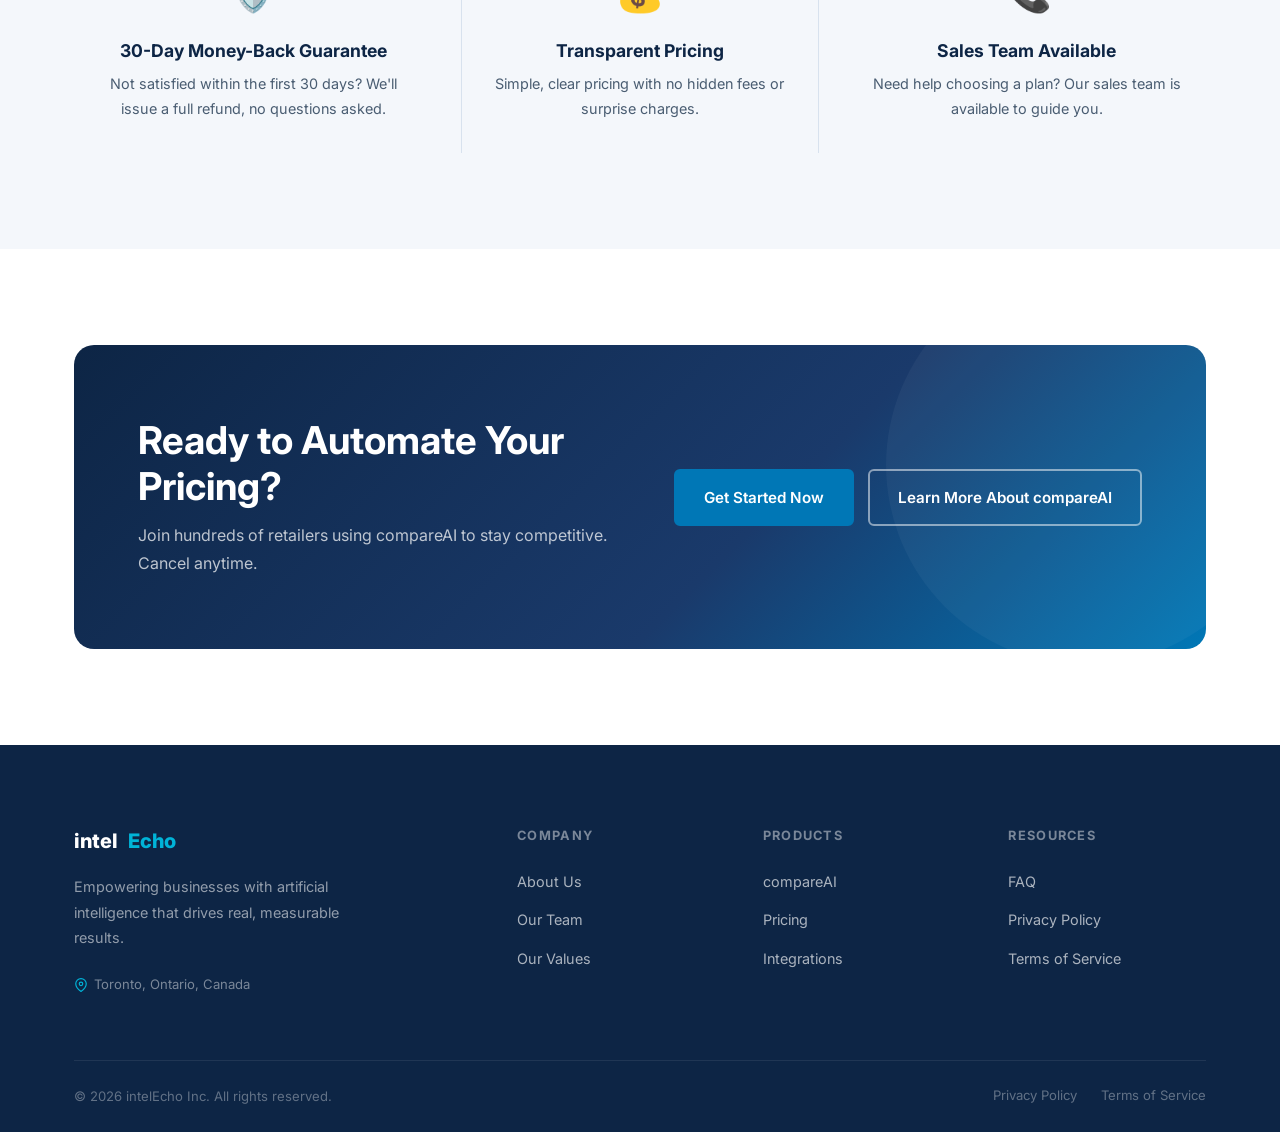
==== commit f17e0bef: "Add buttons for plan selection and enquiry" ====
--- a/pricing.html
+++ b/pricing.html
@@ -102,6 +102,10 @@
 
           <button class="btn btn-outline-dark enquiry-trigger" data-plan="Launch">
             Enquiry
+          </button>
+          <br><br>
+            <button class="btn btn-outline-dark enquiry-trigger" data-plan="Scale">
+            <i  style="margin-right:6px;"></i>Choose Plan
           </button>
         </div>
 
@@ -140,6 +144,10 @@
           <button class="btn btn-primary enquiry-trigger" data-plan="Grow">
             Enquiry
           </button>
+          <br><br>
+            <button class="btn btn-outline-dark enquiry-trigger" data-plan="Scale">
+            <i  style="margin-right:6px;"></i>Choose Plan
+          </button>
         </div>
 
         <!-- ENTERPRISE -->
@@ -171,6 +179,10 @@
           <button class="btn btn-outline-dark enquiry-trigger" data-plan="Scale">
             <i class="fa-solid fa-envelope" style="margin-right:6px;"></i>Enquiry
           </button>
+          <br><br>
+            <button class="btn btn-outline-dark enquiry-trigger" data-plan="Scale">
+            <i  style="margin-right:6px;"></i>Choose Plan
+          </button>
         </div>
 
       </div>
@@ -650,7 +662,7 @@
   </div>
 
   <!-- ======================== PLAN ENQUIRY ======================== -->
-  <script>
+  <!-- <script>
     (function () {
       var modal     = document.getElementById('payModal');
       var overlay   = document.getElementById('payOverlay');
@@ -690,7 +702,80 @@
       }
 
     }());
-  </script>
+  </script> -->
+
+  <!-- ======================== PLAN SELECTION & NAVIGATION ======================== -->
+<script>
+  (function () {
+    var modal     = document.getElementById('payModal');
+    var overlay   = document.getElementById('payOverlay');
+    var form      = document.getElementById('payForm');
+    var success   = document.getElementById('paySuccess');
+    var planLabel = document.getElementById('payPlanLabel');
+    var closeBtn  = document.getElementById('payClose');
+
+    // Current selected billing frequency ('annual' by default based on initial state)
+    var currentBilling = 'annual';
+
+    // Track toggle changes
+    var toggleMonthly = document.getElementById('toggleMonthly');
+    var toggleAnnual  = document.getElementById('toggleAnnual');
+
+    if (toggleMonthly && toggleAnnual) {
+      toggleMonthly.addEventListener('click', function() { currentBilling = 'monthly'; });
+      toggleAnnual.addEventListener('click', function() { currentBilling = 'annual'; });
+    }
+
+    // Attach click handlers to buttons
+    document.querySelectorAll('.pricing-card').forEach(function (card) {
+      var buttons = card.querySelectorAll('button');
+
+      buttons.forEach(function (btn) {
+        var btnText = btn.textContent.trim().toLowerCase();
+
+        if (btnText.includes('choose plan')) {
+          // REDIRECT TO CHECKOUT PAGE
+          btn.addEventListener('click', function (e) {
+            e.preventDefault();
+            var plan = btn.getAttribute('data-plan') || 'Launch';
+            window.location.href = 'checkout.html?plan=' + encodeURIComponent(plan) + '&billing=' + encodeURIComponent(currentBilling);
+          });
+        } else if (btnText.includes('enquiry')) {
+          // OPEN ENQUIRY MODAL
+          btn.addEventListener('click', function () {
+            planLabel.textContent = btn.getAttribute('data-plan') + ' Plan';
+            modal.classList.add('open');
+            overlay.classList.add('open');
+            document.body.style.overflow = 'hidden';
+          });
+        }
+      });
+    });
+
+    // Close Modal Logic
+    function closeModal() {
+      modal.classList.remove('open');
+      overlay.classList.remove('open');
+      document.body.style.overflow = '';
+      if (form) {
+        form.reset();
+        form.style.display = '';
+      }
+      if (success) success.style.display = 'none';
+    }
+
+    if (closeBtn) closeBtn.addEventListener('click', closeModal);
+    if (overlay)  overlay.addEventListener('click', closeModal);
+
+    if (form) {
+      form.addEventListener('submit', function (e) {
+        e.preventDefault();
+        form.style.display = 'none';
+        if (success) success.style.display = 'block';
+      });
+    }
+  }());
+</script>
 
 </body>
 </html>
